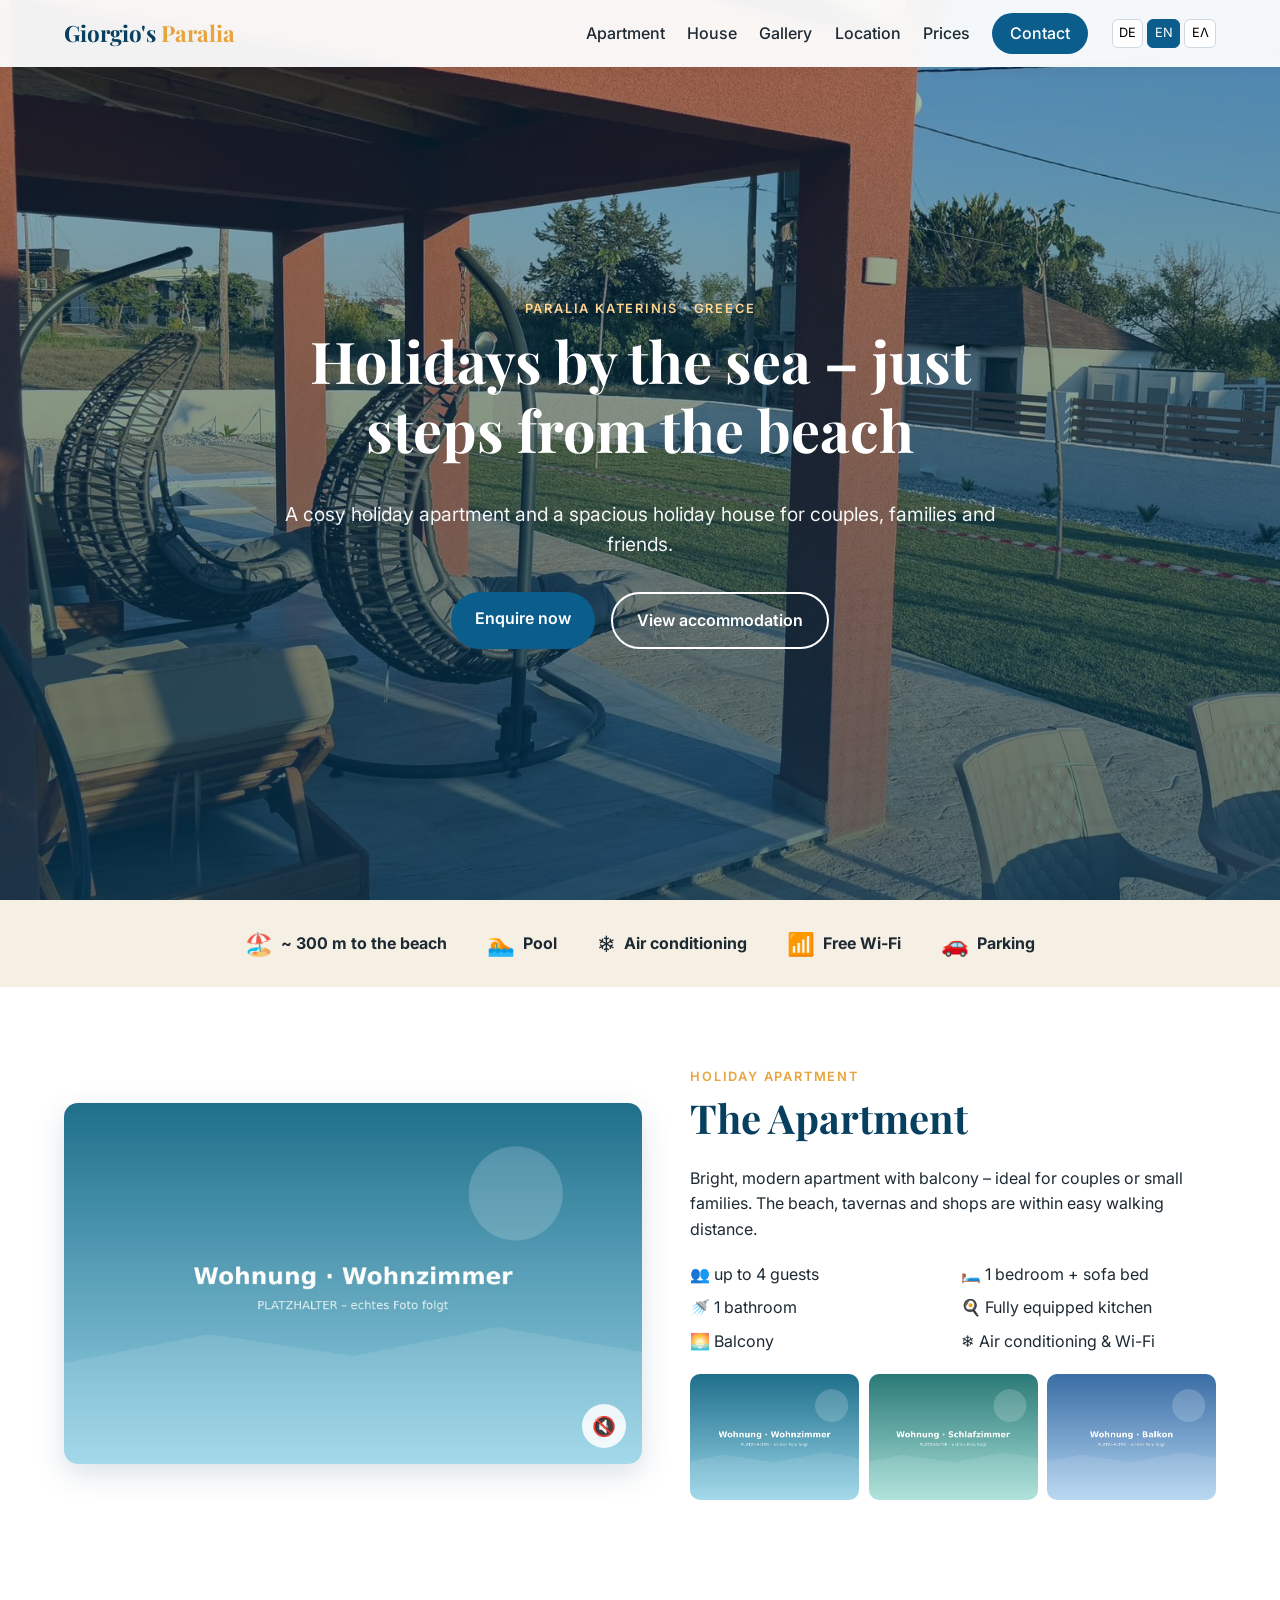
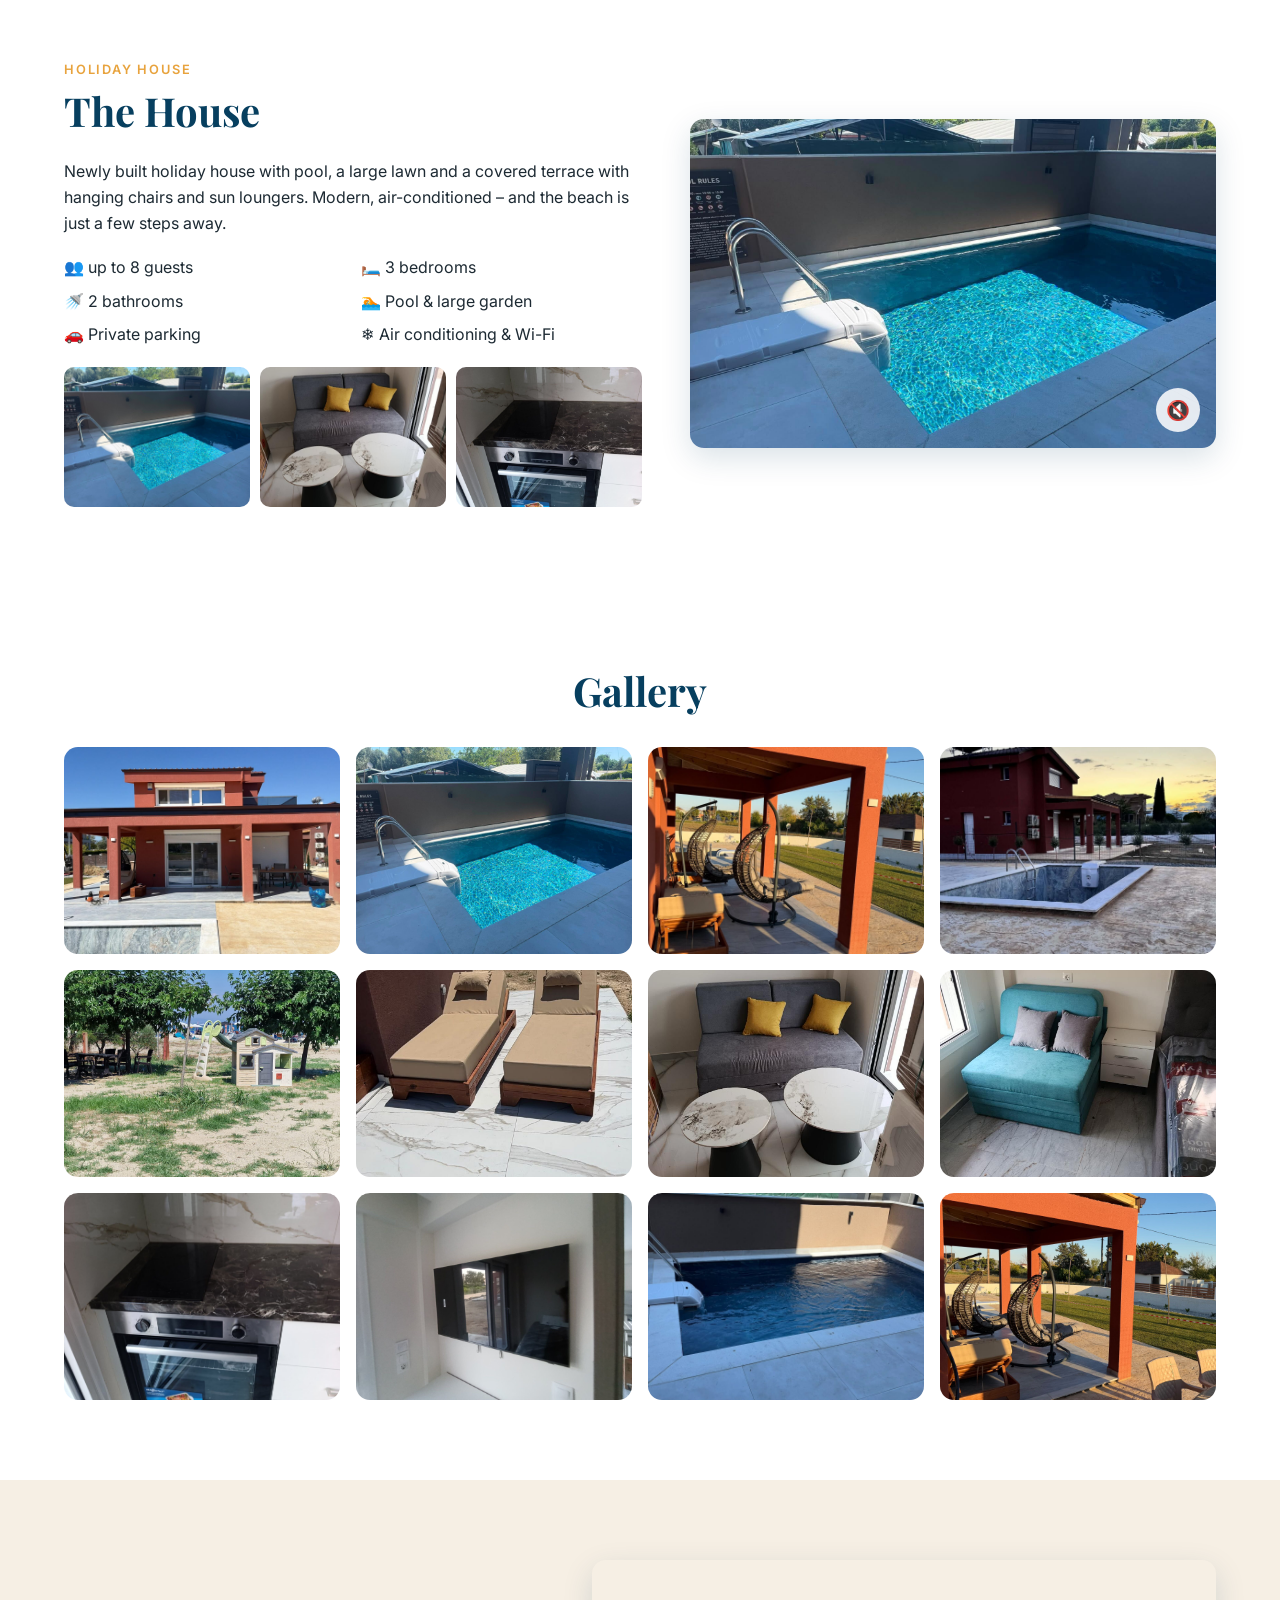
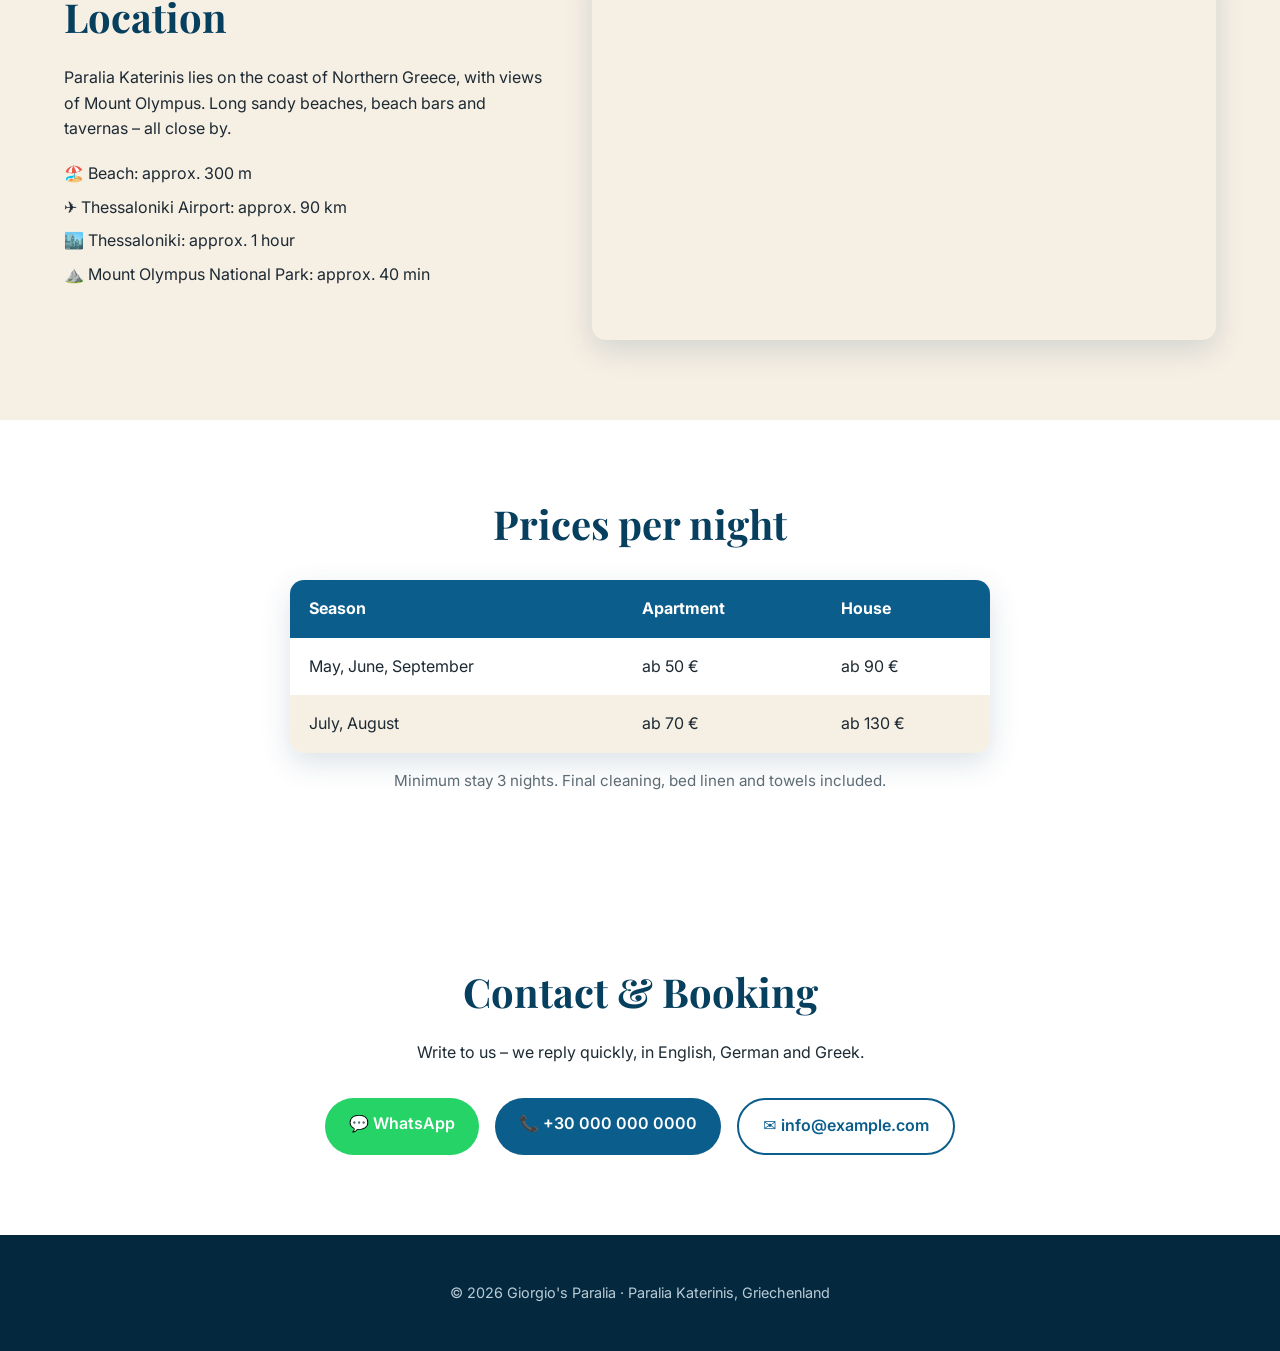
==== index.html @ e84fa415 "Echte Fotos vom Ferienhaus eingebaut, Haus-Video als Diashow aus den Fotos Co-Authored-By: Claude Op" ====
<!doctype html>
<html lang="de">
<head>
  <meta charset="utf-8">
  <meta name="viewport" content="width=device-width, initial-scale=1">
  <title>Giorgio's Paralia – Ferienwohnung & Ferienhaus</title>
  <meta name="description" content="Ferienwohnung und Ferienhaus in Paralia Katerinis bei Thessaloniki – wenige Minuten vom Strand.">
  <meta property="og:title" content="Giorgio's Paralia – Ferienwohnung & Ferienhaus">
  <meta property="og:description" content="Urlaub am Meer in Paralia, Griechenland.">
  <meta property="og:image" content="assets/img/hero.jpg">
  <link rel="preconnect" href="https://fonts.googleapis.com">
  <link rel="preconnect" href="https://fonts.gstatic.com" crossorigin>
  <link href="https://fonts.googleapis.com/css2?family=Playfair+Display:wght@600;700&family=Inter:wght@400;500;600&display=swap" rel="stylesheet">
  <link rel="stylesheet" href="css/style.css">
</head>
<body>

<header class="nav" id="top">
  <a class="brand" href="#top">Giorgio's <span>Paralia</span></a>
  <nav class="nav-links" id="navLinks">
    <a href="#wohnung" data-i18n="nav.apartment">Wohnung</a>
    <a href="#haus" data-i18n="nav.house">Haus</a>
    <a href="#galerie" data-i18n="nav.gallery">Galerie</a>
    <a href="#lage" data-i18n="nav.location">Lage</a>
    <a href="#preise" data-i18n="nav.prices">Preise</a>
    <a href="#kontakt" class="btn btn-small" data-i18n="nav.contact">Kontakt</a>
  </nav>
  <div class="lang" role="group" aria-label="Sprache">
    <button data-lang="de">DE</button>
    <button data-lang="en">EN</button>
    <button data-lang="el">ΕΛ</button>
  </div>
  <button class="burger" id="burger" aria-label="Menü">☰</button>
</header>

<section class="hero">
  <video class="hero-video" autoplay muted loop playsinline poster="assets/img/hero.jpg">
    <source src="assets/video/haus.mp4" type="video/mp4">
  </video>
  <div class="hero-overlay"></div>
  <div class="hero-content">
    <p class="eyebrow" data-i18n="hero.eyebrow">Paralia Katerinis · Griechenland</p>
    <h1 data-i18n="hero.title">Urlaub am Meer – nur wenige Schritte vom Strand</h1>
    <p class="lead" data-i18n="hero.lead">Gemütliche Ferienwohnung und geräumiges Ferienhaus für Paare, Familien und Freunde.</p>
    <div class="hero-buttons">
      <a href="#kontakt" class="btn" data-i18n="hero.cta">Jetzt anfragen</a>
      <a href="#wohnung" class="btn btn-ghost" data-i18n="hero.more">Unterkünfte ansehen</a>
    </div>
  </div>
</section>

<section class="highlights">
  <div class="hl"><span class="hl-icon">🏖️</span><b data-i18n="hl.beach">~ 300 m zum Strand</b></div>
  <div class="hl"><span class="hl-icon">🏊</span><b data-i18n="hl.pool">Pool</b></div>
  <div class="hl"><span class="hl-icon">❄️</span><b data-i18n="hl.ac">Klimaanlage</b></div>
  <div class="hl"><span class="hl-icon">📶</span><b data-i18n="hl.wifi">Kostenloses WLAN</b></div>
  <div class="hl"><span class="hl-icon">🚗</span><b data-i18n="hl.parking">Parkplatz</b></div>
</section>

<!-- ===== WOHNUNG ===== -->
<section class="stay" id="wohnung">
  <div class="stay-media">
    <video class="autoplay" autoplay muted loop playsinline poster="assets/img/wohnung-1.jpg">
      <source src="assets/video/wohnung.mp4" type="video/mp4">
    </video>
    <button class="sound" aria-label="Ton an/aus">🔇</button>
  </div>
  <div class="stay-text">
    <p class="eyebrow" data-i18n="apt.eyebrow">Ferienwohnung</p>
    <h2 data-i18n="apt.title">Die Wohnung</h2>
    <p data-i18n="apt.text">Helle, moderne Wohnung mit Balkon – ideal für Paare oder kleine Familien. Strand, Tavernen und Geschäfte sind bequem zu Fuß erreichbar.</p>
    <ul class="facts">
      <li>👥 <span data-i18n="apt.f1">bis 4 Personen</span></li>
      <li>🛏️ <span data-i18n="apt.f2">1 Schlafzimmer + Schlafsofa</span></li>
      <li>🚿 <span data-i18n="apt.f3">1 Badezimmer</span></li>
      <li>🍳 <span data-i18n="apt.f4">Voll ausgestattete Küche</span></li>
      <li>🌅 <span data-i18n="apt.f5">Balkon</span></li>
      <li>❄️ <span data-i18n="apt.f6">Klimaanlage & WLAN</span></li>
    </ul>
    <div class="thumbs">
      <img src="assets/img/wohnung-1.jpg" alt="Wohnung" loading="lazy">
      <img src="assets/img/wohnung-2.jpg" alt="Wohnung" loading="lazy">
      <img src="assets/img/wohnung-3.jpg" alt="Wohnung" loading="lazy">
    </div>
  </div>
</section>

<!-- ===== HAUS ===== -->
<section class="stay reverse" id="haus">
  <div class="stay-media">
    <video class="autoplay" autoplay muted loop playsinline poster="assets/img/haus-2.jpg">
      <source src="assets/video/haus.mp4" type="video/mp4">
    </video>
    <button class="sound" aria-label="Ton an/aus">🔇</button>
  </div>
  <div class="stay-text">
    <p class="eyebrow" data-i18n="house.eyebrow">Ferienhaus</p>
    <h2 data-i18n="house.title">Das Haus</h2>
    <p data-i18n="house.text">Neu gebautes Ferienhaus mit Pool, großem Rasengarten und überdachter Terrasse mit Hängesesseln und Sonnenliegen. Modern eingerichtet, klimatisiert – und der Strand ist nur ein paar Schritte entfernt.</p>
    <ul class="facts">
      <li>👥 <span data-i18n="house.f1">bis 8 Personen</span></li>
      <li>🛏️ <span data-i18n="house.f2">3 Schlafzimmer</span></li>
      <li>🚿 <span data-i18n="house.f3">2 Badezimmer</span></li>
      <li>🏊 <span data-i18n="house.f4">Pool & großer Garten</span></li>
      <li>🚗 <span data-i18n="house.f5">Privater Parkplatz</span></li>
      <li>❄️ <span data-i18n="house.f6">Klimaanlage & WLAN</span></li>
    </ul>
    <div class="thumbs">
      <img src="assets/img/haus-2.jpg" alt="Pool" loading="lazy">
      <img src="assets/img/haus-innen-1.jpg" alt="Wohnbereich" loading="lazy">
      <img src="assets/img/haus-innen-3.jpg" alt="Küche" loading="lazy">
    </div>
  </div>
</section>

<!-- ===== GALERIE ===== -->
<section class="section" id="galerie">
  <h2 class="center" data-i18n="gallery.title">Galerie</h2>
  <div class="gallery">
    <img src="assets/img/haus-1.jpg" alt="Ferienhaus mit Terrasse" loading="lazy">
    <img src="assets/img/haus-2.jpg" alt="Pool" loading="lazy">
    <img src="assets/img/haus-3.jpg" alt="Hängesessel auf der Terrasse" loading="lazy">
    <img src="assets/img/haus-6.jpg" alt="Haus bei Sonnenuntergang" loading="lazy">
    <img src="assets/img/haus-7.jpg" alt="Garten mit Blick zum Strand" loading="lazy">
    <img src="assets/img/haus-5.jpg" alt="Sonnenliegen" loading="lazy">
    <img src="assets/img/haus-innen-1.jpg" alt="Wohnbereich" loading="lazy">
    <img src="assets/img/haus-innen-2.jpg" alt="Schlafsofa" loading="lazy">
    <img src="assets/img/haus-innen-3.jpg" alt="Küche" loading="lazy">
    <img src="assets/img/haus-innen-4.jpg" alt="Fernseher" loading="lazy">
    <img src="assets/img/haus-4.jpg" alt="Pool" loading="lazy">
    <img src="assets/img/hero.jpg" alt="Terrasse mit Garten" loading="lazy">
  </div>
</section>

<!-- ===== LAGE ===== -->
<section class="section alt" id="lage">
  <div class="location">
    <div>
      <h2 data-i18n="loc.title">Lage</h2>
      <p data-i18n="loc.text">Paralia Katerinis liegt an der Küste Nordgriechenlands, mit Blick auf den Olymp. Lange Sandstrände, Strandbars und Tavernen – alles in der Nähe.</p>
      <ul class="facts">
        <li>🏖️ <span data-i18n="loc.d1">Strand: ca. 300 m</span></li>
        <li>✈️ <span data-i18n="loc.d2">Flughafen Thessaloniki: ca. 90 km</span></li>
        <li>🏙️ <span data-i18n="loc.d3">Thessaloniki: ca. 1 Stunde</span></li>
        <li>⛰️ <span data-i18n="loc.d4">Olymp-Nationalpark: ca. 40 Min.</span></li>
      </ul>
    </div>
    <iframe class="map" title="Karte Paralia" loading="lazy"
      src="https://www.google.com/maps?q=Paralia+Katerinis,+Greece&z=14&output=embed"></iframe>
  </div>
</section>

<!-- ===== PREISE ===== -->
<section class="section" id="preise">
  <h2 class="center" data-i18n="price.title">Preise pro Nacht</h2>
  <div class="price-table">
    <table>
      <thead><tr><th data-i18n="price.season">Saison</th><th data-i18n="price.apt">Wohnung</th><th data-i18n="price.house">Haus</th></tr></thead>
      <tbody>
        <tr><td data-i18n="price.low">Mai, Juni, September</td><td>ab 50 €</td><td>ab 90 €</td></tr>
        <tr><td data-i18n="price.high">Juli, August</td><td>ab 70 €</td><td>ab 130 €</td></tr>
      </tbody>
    </table>
    <p class="note" data-i18n="price.note">Mindestaufenthalt 3 Nächte. Endreinigung, Bettwäsche und Handtücher inklusive.</p>
  </div>
</section>

<!-- ===== KONTAKT ===== -->
<section class="section contact" id="kontakt">
  <h2 class="center" data-i18n="contact.title">Kontakt & Buchung</h2>
  <p class="center" data-i18n="contact.text">Schreiben Sie uns – wir antworten schnell, auch auf Deutsch und Englisch.</p>
  <div class="contact-buttons">
    <a class="btn btn-wa" href="https://wa.me/300000000000" target="_blank" rel="noopener">💬 WhatsApp</a>
    <a class="btn" href="tel:+300000000000">📞 +30 000 000 0000</a>
    <a class="btn btn-ghost-dark" href="mailto:info@example.com">✉️ info@example.com</a>
  </div>
</section>

<footer class="footer">
  <p>© <span id="year"></span> Giorgio's Paralia · Paralia Katerinis, Griechenland</p>
</footer>

<div class="lightbox" id="lightbox" hidden><img alt=""></div>

<script src="js/main.js"></script>
</body>
</html>
---- css/style.css ----
:root {
  --blue: #0b5d8c;
  --blue-dark: #073f5f;
  --sand: #f6efe4;
  --white: #ffffff;
  --ink: #1d2a33;
  --muted: #5d6b75;
  --accent: #e8a33d;
  --radius: 14px;
  --shadow: 0 10px 30px rgba(7, 63, 95, .15);
}

* { box-sizing: border-box; }
html { scroll-behavior: smooth; }
body {
  margin: 0;
  font-family: Inter, system-ui, sans-serif;
  color: var(--ink);
  background: var(--white);
  line-height: 1.6;
}
img, video { max-width: 100%; display: block; }
h1, h2 { font-family: "Playfair Display", Georgia, serif; line-height: 1.2; margin: 0 0 .6em; }
h1 { font-size: clamp(2rem, 5vw, 3.6rem); }
h2 { font-size: clamp(1.7rem, 3.5vw, 2.5rem); color: var(--blue-dark); }
a { color: inherit; }
.center { text-align: center; }
.eyebrow { text-transform: uppercase; letter-spacing: .14em; font-size: .8rem; font-weight: 600; color: var(--accent); margin: 0 0 .5em; }

/* Buttons */
.btn {
  display: inline-block; padding: .85em 1.5em; border-radius: 999px;
  background: var(--blue); color: #fff; text-decoration: none; font-weight: 600;
  transition: transform .15s, background .15s;
}
.btn:hover { background: var(--blue-dark); transform: translateY(-2px); }
.btn-small { padding: .5em 1.1em; }
.btn-ghost { background: transparent; border: 2px solid #fff; }
.btn-ghost:hover { background: rgba(255,255,255,.15); }
.btn-ghost-dark { background: transparent; border: 2px solid var(--blue); color: var(--blue); }
.btn-ghost-dark:hover { background: var(--blue); color: #fff; }
.btn-wa { background: #25d366; }
.btn-wa:hover { background: #1da851; }

/* Navigation */
.nav {
  position: fixed; inset: 0 0 auto 0; z-index: 50;
  display: flex; align-items: center; gap: 1.5rem;
  padding: .8rem 5vw; background: rgba(255,255,255,.94);
  backdrop-filter: blur(8px); box-shadow: 0 2px 12px rgba(0,0,0,.06);
}
.brand { font-family: "Playfair Display", serif; font-size: 1.4rem; font-weight: 700; text-decoration: none; color: var(--blue-dark); }
.brand span { color: var(--accent); }
.nav-links { display: flex; gap: 1.4rem; align-items: center; margin-left: auto; }
.nav-links a { text-decoration: none; font-weight: 500; }
.nav-links a:not(.btn):hover { color: var(--blue); }
.lang { display: flex; gap: .25rem; }
.lang button {
  border: 1px solid #cfd8de; background: #fff; border-radius: 6px;
  padding: .25em .5em; font: inherit; font-size: .8rem; cursor: pointer;
}
.lang button.active { background: var(--blue); color: #fff; border-color: var(--blue); }
.burger { display: none; background: none; border: 0; font-size: 1.6rem; cursor: pointer; }

/* Hero */
.hero { position: relative; min-height: 100svh; display: grid; place-items: center; color: #fff; overflow: hidden; }
.hero-video { position: absolute; inset: 0; width: 100%; height: 100%; object-fit: cover; }
.hero-overlay { position: absolute; inset: 0; background: linear-gradient(180deg, rgba(7,63,95,.35), rgba(7,63,95,.65)); }
.hero-content { position: relative; max-width: 820px; padding: 7rem 1.5rem 4rem; text-align: center; }
.hero h1 { color: #fff; }
.hero .eyebrow { color: #ffd591; }
.lead { font-size: 1.2rem; opacity: .95; margin-bottom: 2rem; }
.hero-buttons { display: flex; gap: 1rem; justify-content: center; flex-wrap: wrap; }

/* Highlights */
.highlights {
  display: flex; flex-wrap: wrap; justify-content: center; gap: 1rem 2.5rem;
  padding: 1.6rem 5vw; background: var(--sand);
}
.hl { display: flex; align-items: center; gap: .5rem; }
.hl-icon { font-size: 1.4rem; }

/* Stay sections */
.stay {
  display: grid; grid-template-columns: 1.1fr 1fr; gap: 3rem; align-items: center;
  padding: 5rem 5vw; max-width: 1300px; margin: 0 auto;
}
.stay.reverse .stay-media { order: 2; }
.stay-media { position: relative; border-radius: var(--radius); overflow: hidden; box-shadow: var(--shadow); }
.stay-media video { width: 100%; aspect-ratio: 16/10; object-fit: cover; }
.sound {
  position: absolute; right: 1rem; bottom: 1rem; border: 0; border-radius: 50%;
  width: 44px; height: 44px; font-size: 1.2rem; cursor: pointer;
  background: rgba(255,255,255,.85);
}
.facts { list-style: none; padding: 0; margin: 1.2rem 0; display: grid; grid-template-columns: 1fr 1fr; gap: .5rem 1rem; }
.thumbs { display: grid; grid-template-columns: repeat(3, 1fr); gap: .6rem; }
.thumbs img { border-radius: 10px; aspect-ratio: 4/3; object-fit: cover; cursor: zoom-in; }

/* Generic sections */
.section { padding: 5rem 5vw; }
.section.alt { background: var(--sand); }
.gallery {
  display: grid; grid-template-columns: repeat(auto-fill, minmax(260px, 1fr)); gap: 1rem;
  max-width: 1300px; margin: 2rem auto 0;
}
.gallery img { border-radius: var(--radius); aspect-ratio: 4/3; object-fit: cover; cursor: zoom-in; transition: transform .2s; }
.gallery img:hover { transform: scale(1.02); }

.location { display: grid; grid-template-columns: 1fr 1.3fr; gap: 3rem; max-width: 1300px; margin: 0 auto; align-items: center; }
.location .facts { grid-template-columns: 1fr; }
.map { width: 100%; height: 380px; border: 0; border-radius: var(--radius); box-shadow: var(--shadow); }

.price-table { max-width: 700px; margin: 2rem auto 0; }
table { width: 100%; border-collapse: collapse; background: #fff; border-radius: var(--radius); overflow: hidden; box-shadow: var(--shadow); }
th, td { padding: 1rem 1.2rem; text-align: left; }
th { background: var(--blue); color: #fff; }
tbody tr:nth-child(even) { background: var(--sand); }
.note { color: var(--muted); font-size: .95rem; text-align: center; margin-top: 1rem; }


.contact-buttons { display: flex; gap: 1rem; justify-content: center; flex-wrap: wrap; margin-top: 2rem; }

.footer { text-align: center; padding: 2rem; background: #04293e; color: #b9cbd6; font-size: .9rem; }

.lightbox {
  position: fixed; inset: 0; z-index: 100; background: rgba(0,0,0,.88);
  display: grid; place-items: center; padding: 2rem; cursor: zoom-out;
}
.lightbox[hidden] { display: none; }
.lightbox img { max-height: 90vh; border-radius: 8px; }

/* Mobile */
@media (max-width: 900px) {
  .burger { display: block; }
  .nav { gap: .8rem; }
  .lang { margin-left: auto; }
  .nav-links {
    display: none; position: absolute; top: 100%; left: 0; right: 0;
    flex-direction: column; gap: 1rem; padding: 1.2rem; background: #fff;
    box-shadow: 0 8px 16px rgba(0,0,0,.08);
  }
  .nav-links.open { display: flex; }
  .stay, .location { grid-template-columns: 1fr; gap: 2rem; }
  .stay.reverse .stay-media { order: 0; }
  .stay, .section { padding: 3.5rem 16px; }
}
@media (max-width: 480px) {
  .facts { grid-template-columns: 1fr; }
  .brand { font-size: 1.15rem; }
}
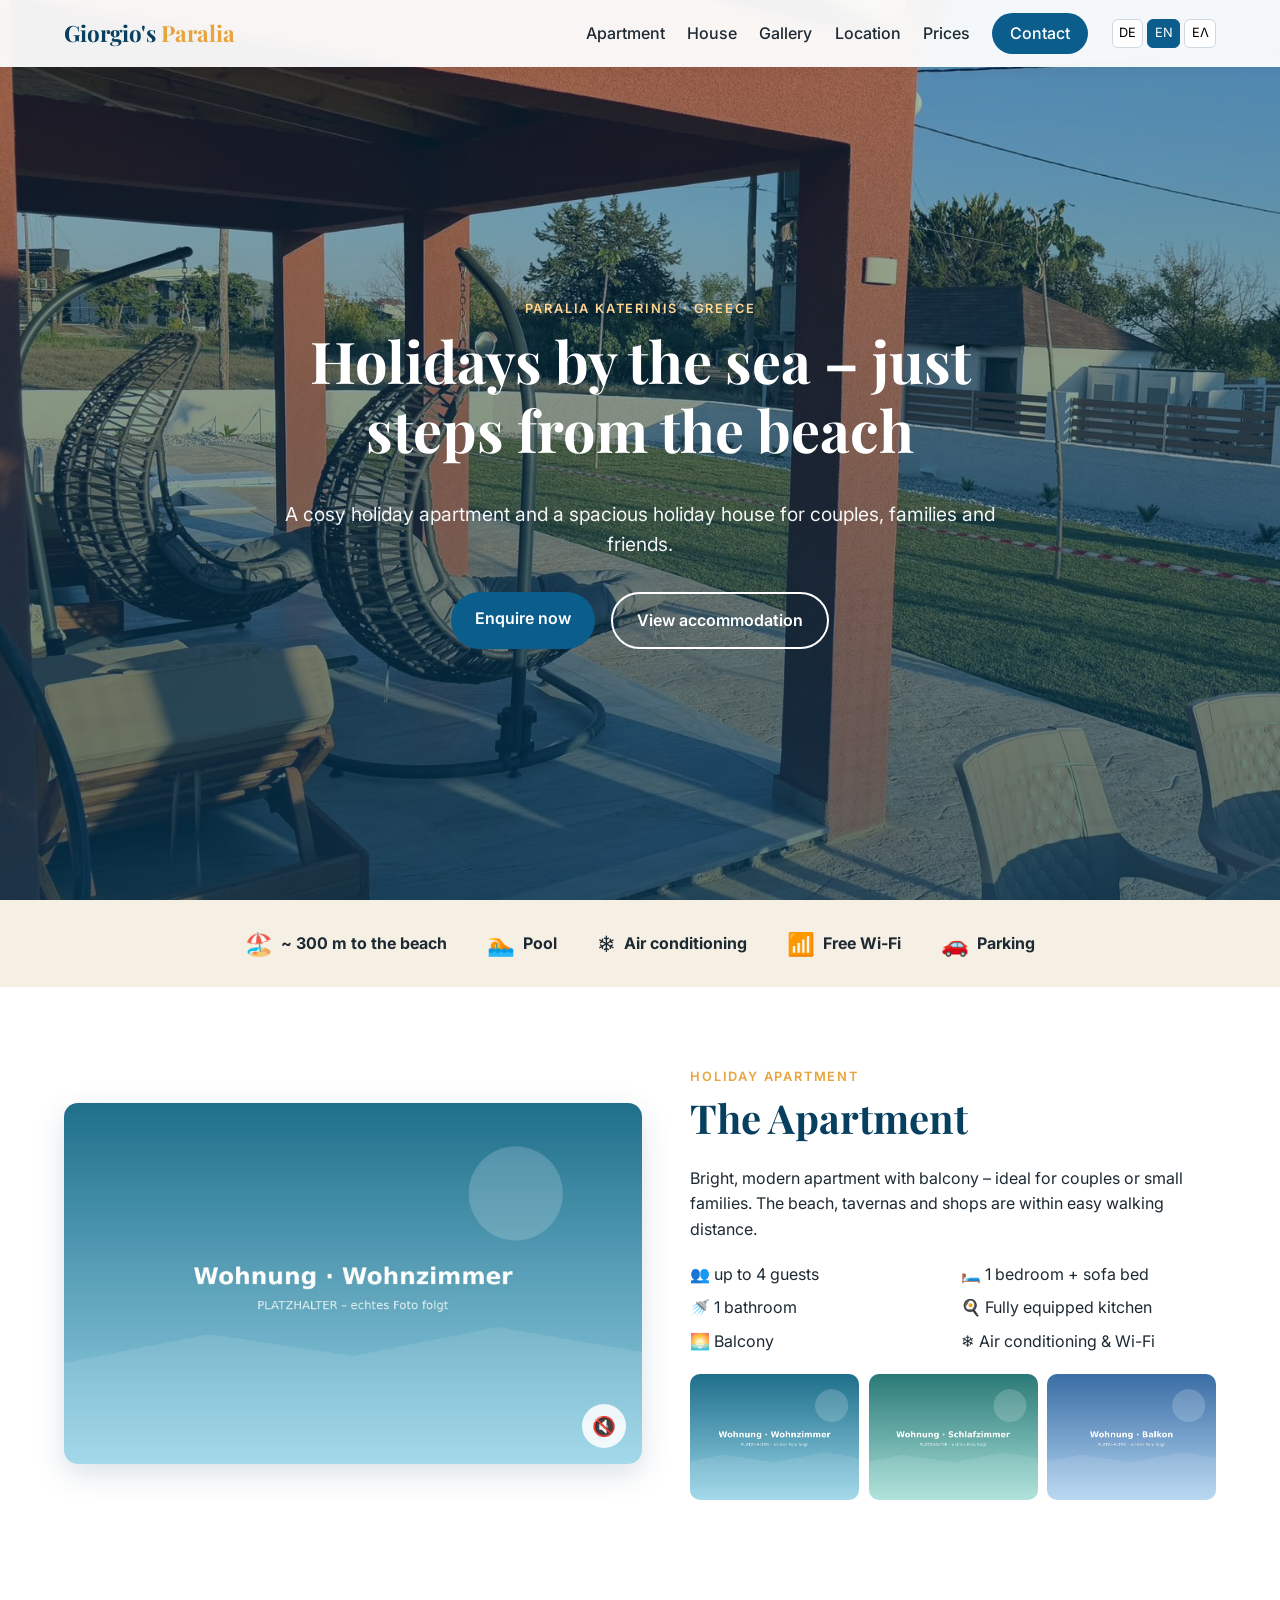
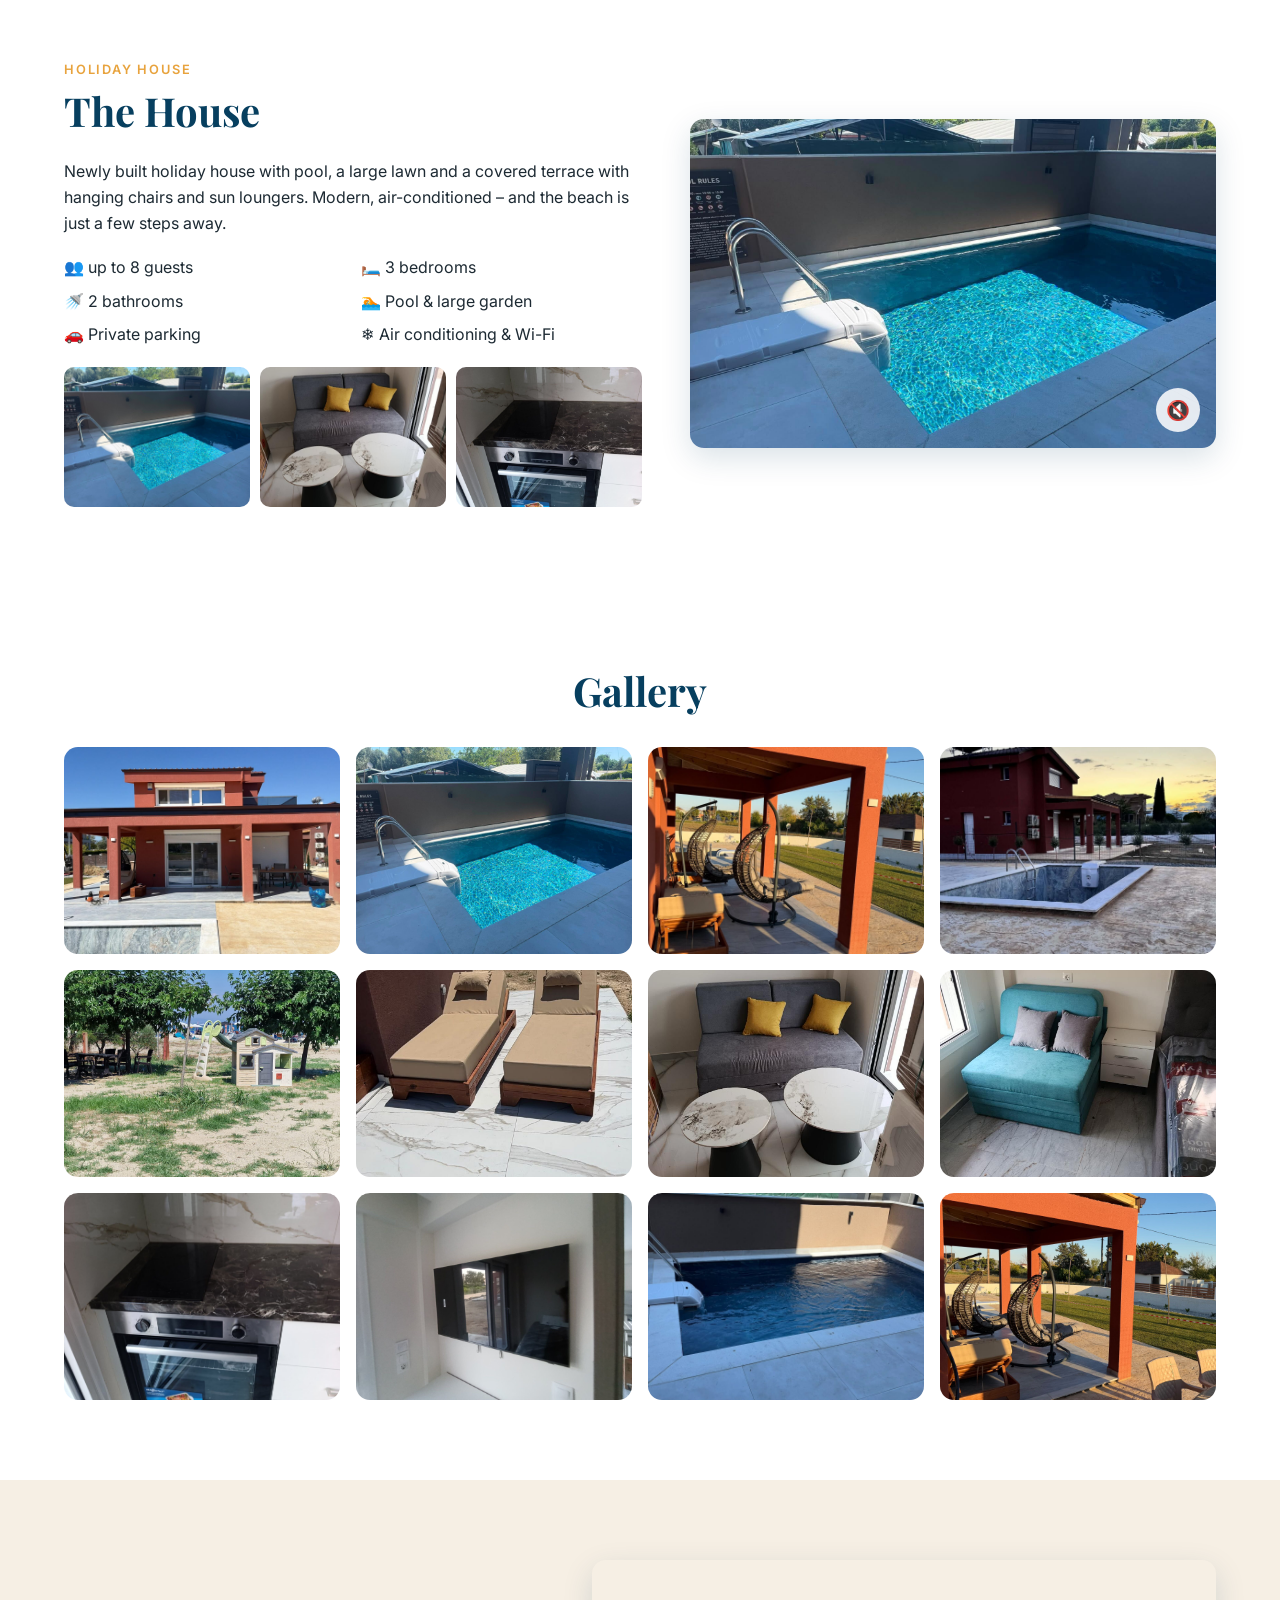
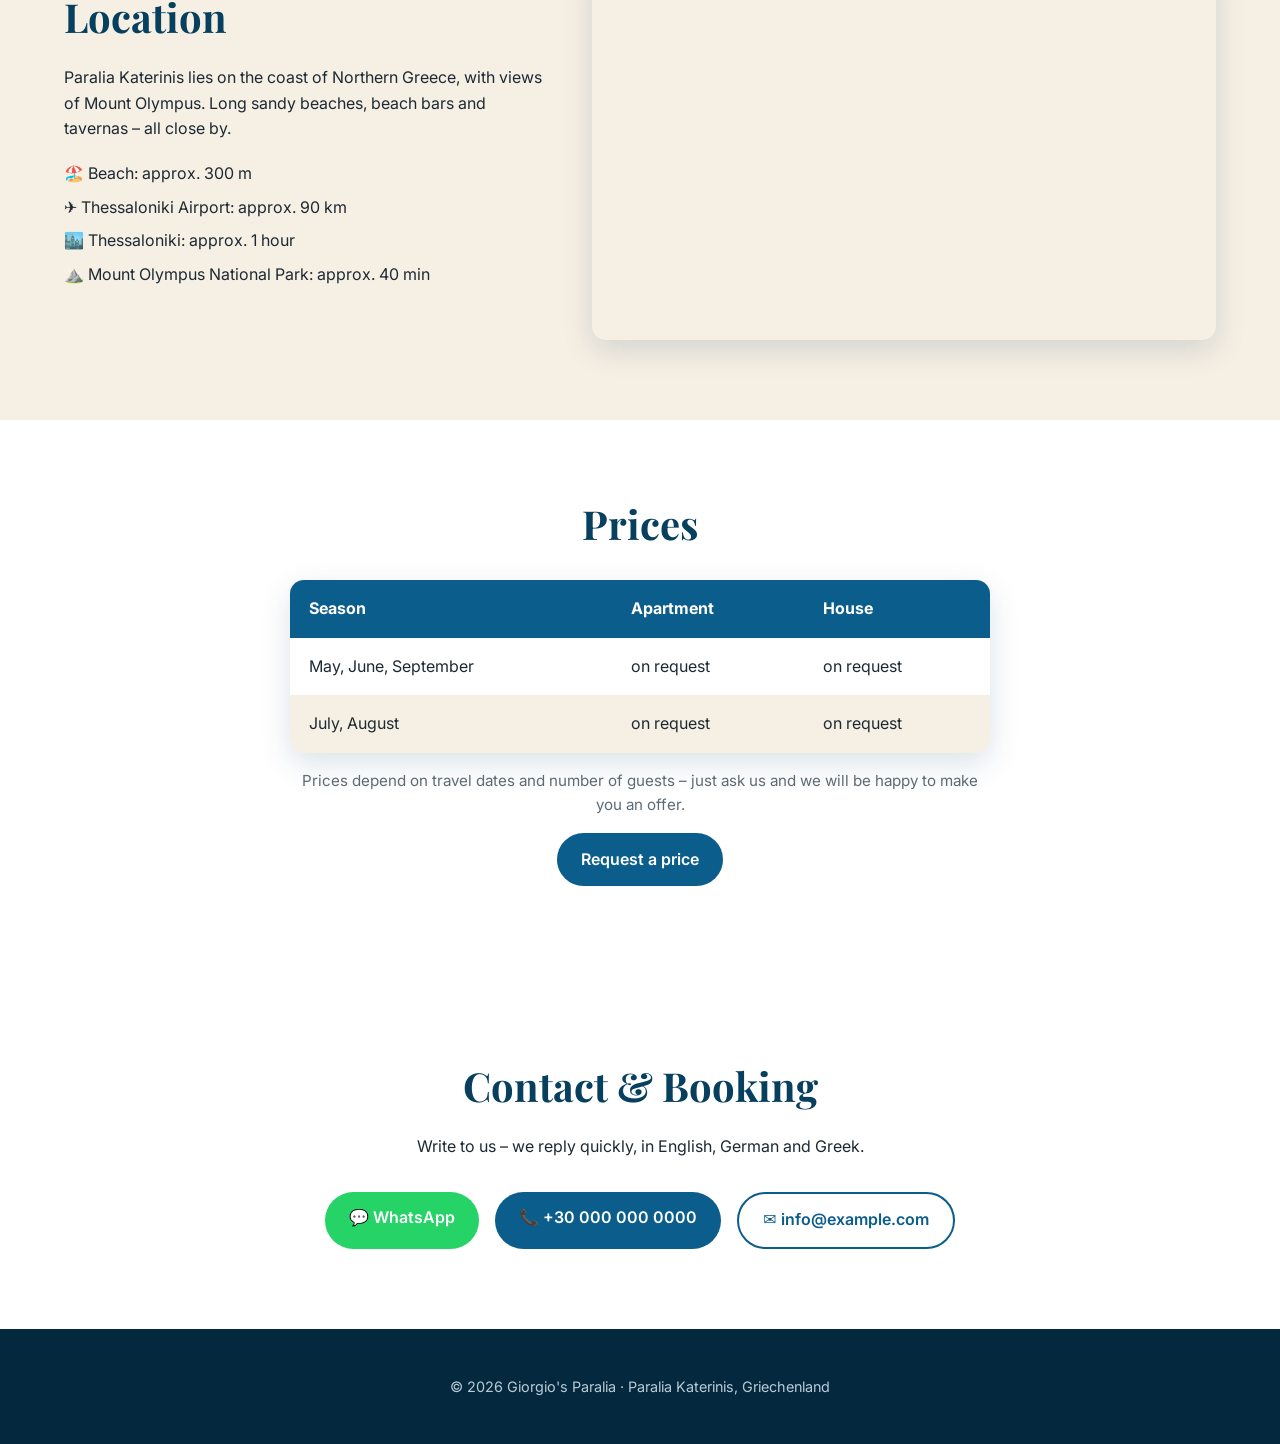
==== commit 5f5e9d57: "Preise auf Website und Aushang auf "auf Anfrage" umgestellt Co-Authored-By: Claude Opus 5.5 <noreply" ====
--- a/index.html
+++ b/index.html
@@ -152,16 +152,17 @@
 
 <!-- ===== PREISE ===== -->
 <section class="section" id="preise">
-  <h2 class="center" data-i18n="price.title">Preise pro Nacht</h2>
+  <h2 class="center" data-i18n="price.title">Preise</h2>
   <div class="price-table">
     <table>
       <thead><tr><th data-i18n="price.season">Saison</th><th data-i18n="price.apt">Wohnung</th><th data-i18n="price.house">Haus</th></tr></thead>
       <tbody>
-        <tr><td data-i18n="price.low">Mai, Juni, September</td><td>ab 50 €</td><td>ab 90 €</td></tr>
-        <tr><td data-i18n="price.high">Juli, August</td><td>ab 70 €</td><td>ab 130 €</td></tr>
+        <tr><td data-i18n="price.low">Mai, Juni, September</td><td data-i18n="price.req">auf Anfrage</td><td data-i18n="price.req">auf Anfrage</td></tr>
+        <tr><td data-i18n="price.high">Juli, August</td><td data-i18n="price.req">auf Anfrage</td><td data-i18n="price.req">auf Anfrage</td></tr>
       </tbody>
     </table>
-    <p class="note" data-i18n="price.note">Mindestaufenthalt 3 Nächte. Endreinigung, Bettwäsche und Handtücher inklusive.</p>
+    <p class="note" data-i18n="price.note">Die Preise richten sich nach Reisezeitraum und Personenzahl – fragen Sie uns einfach, wir machen Ihnen gerne ein Angebot.</p>
+    <p class="center"><a href="#kontakt" class="btn" data-i18n="price.cta">Preis anfragen</a></p>
   </div>
 </section>
 
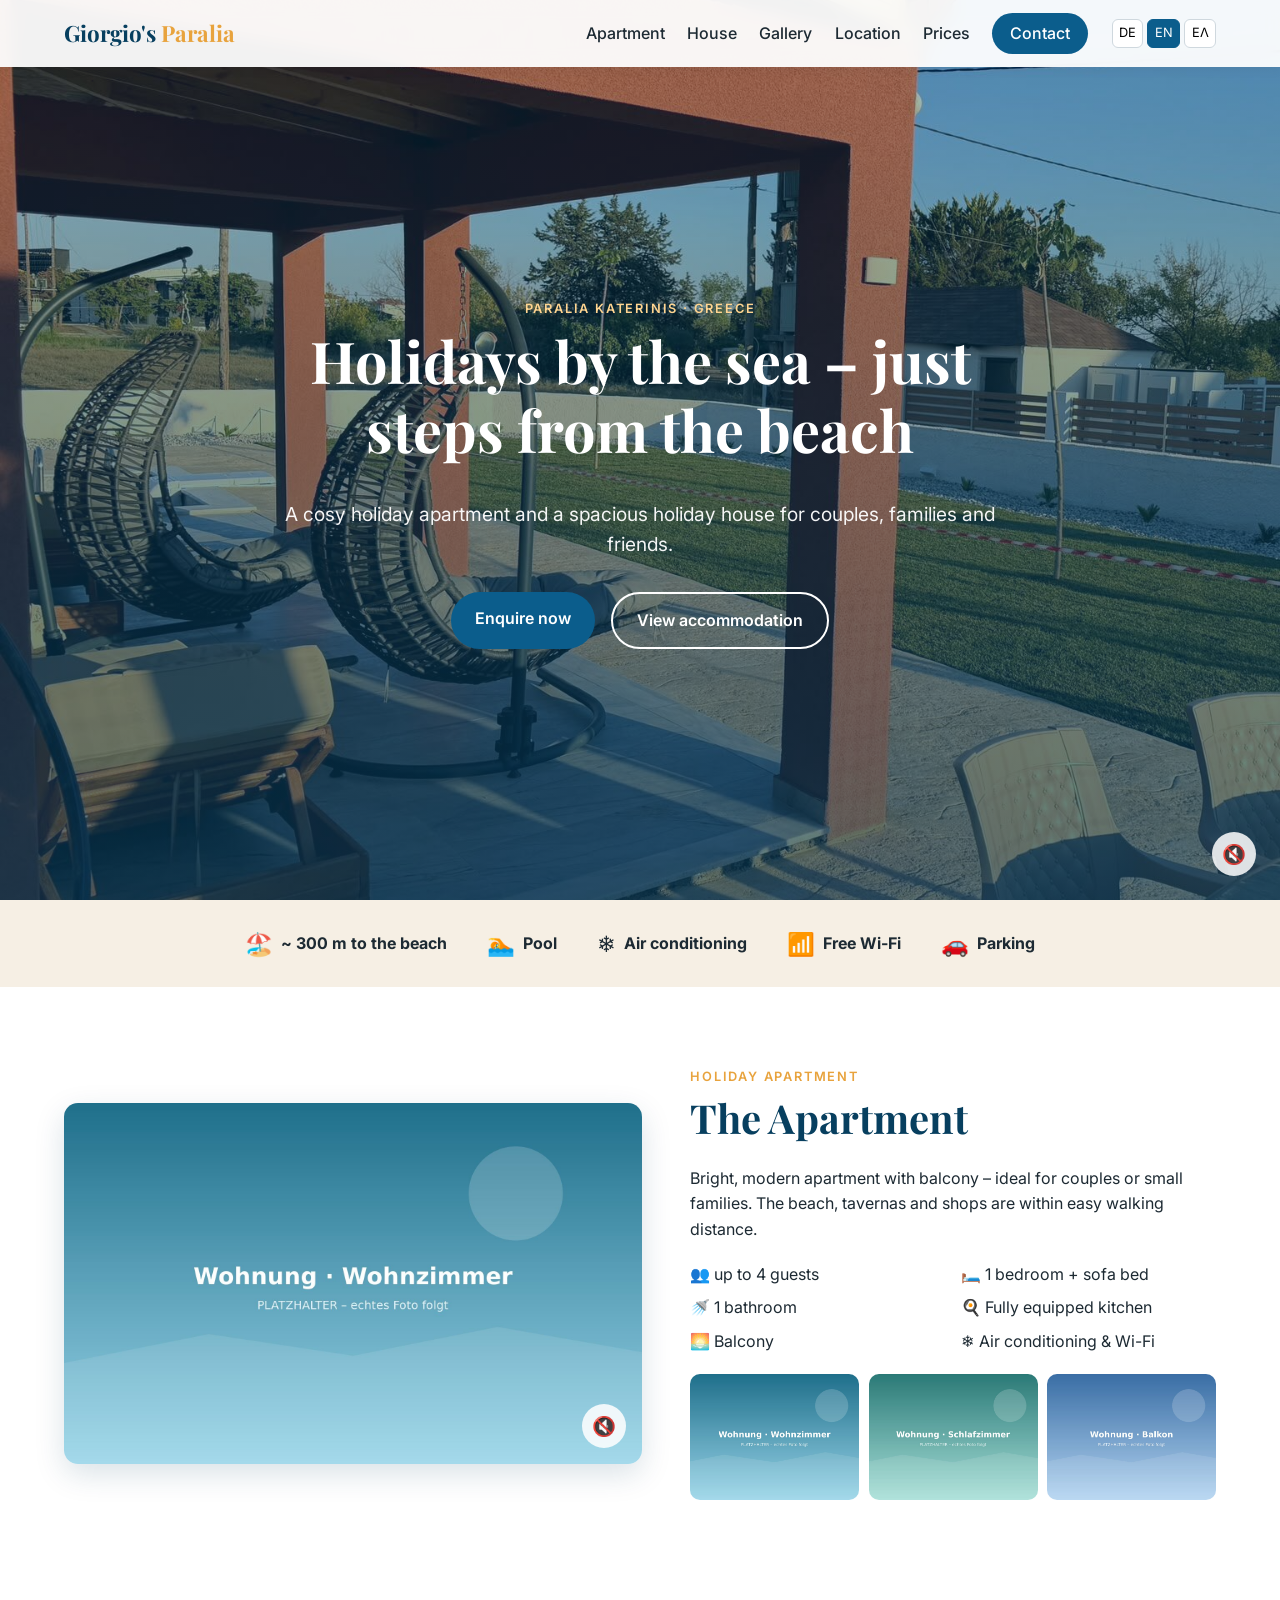
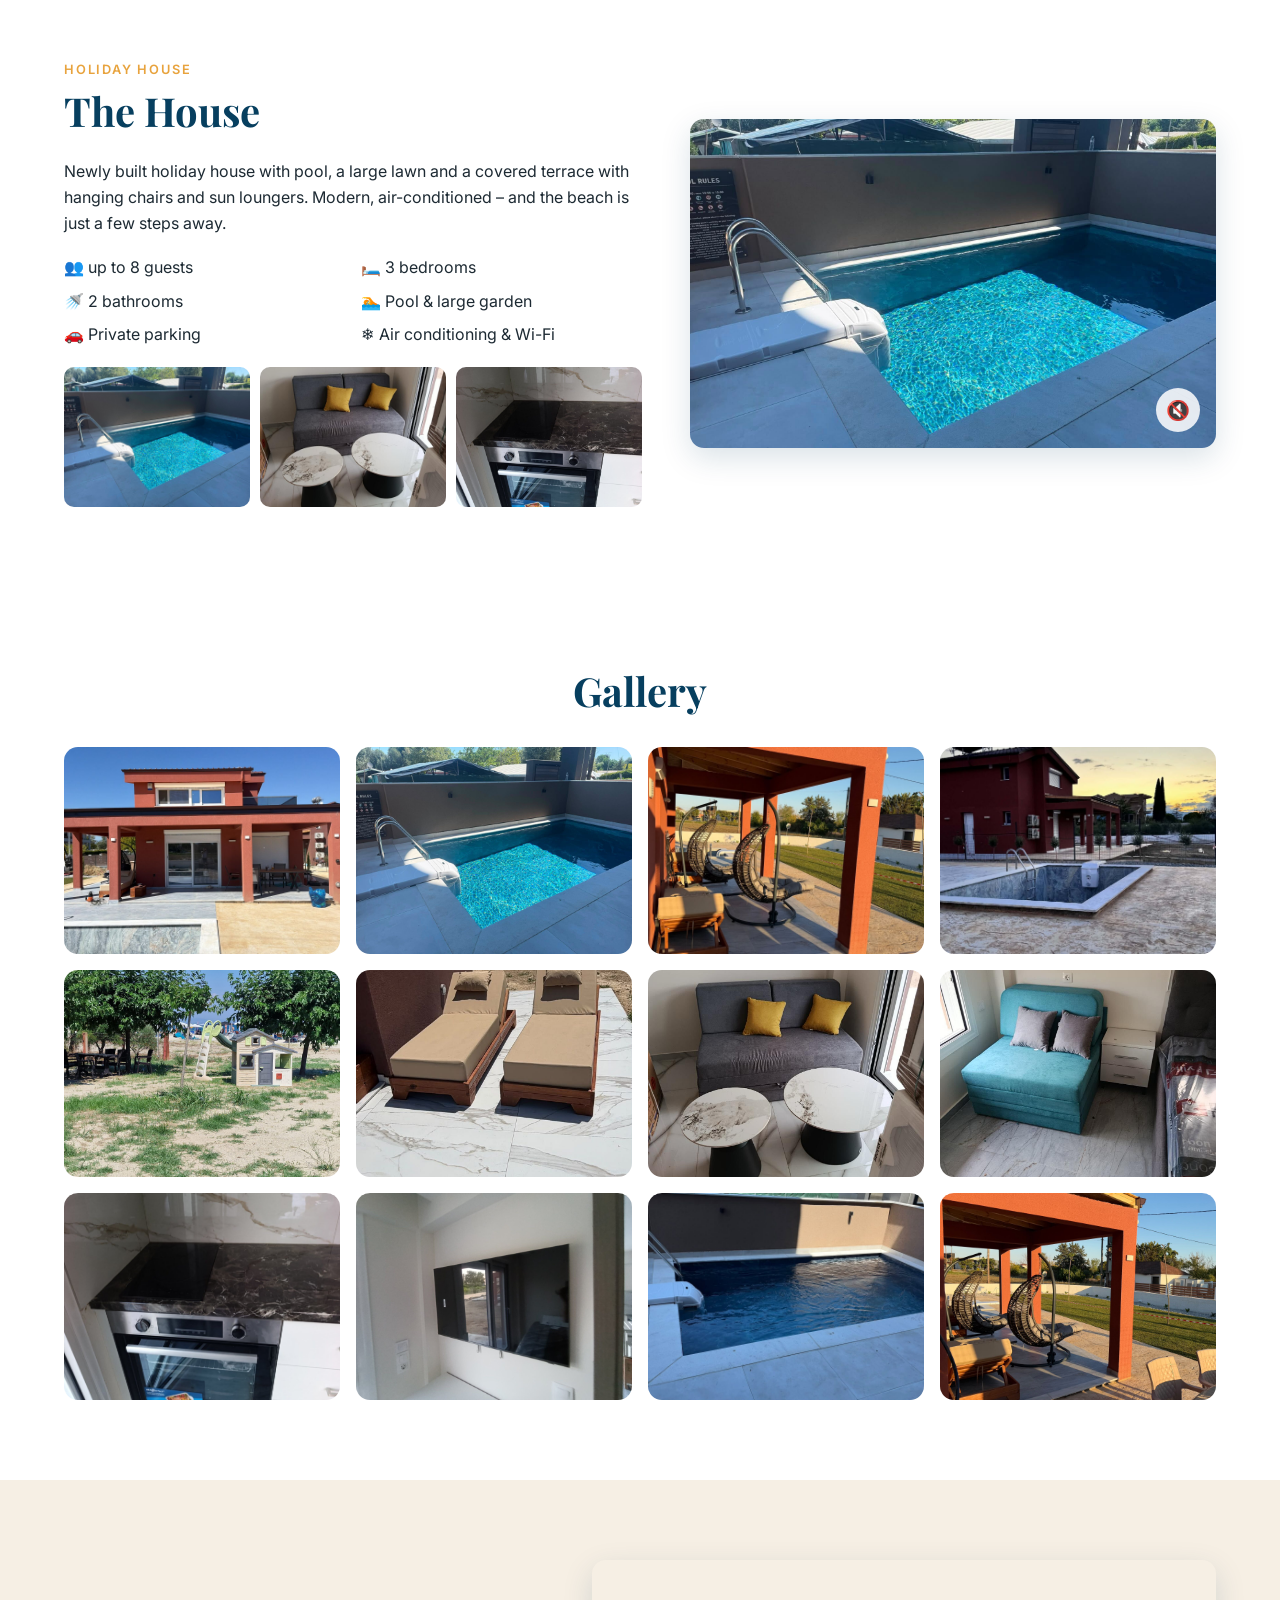
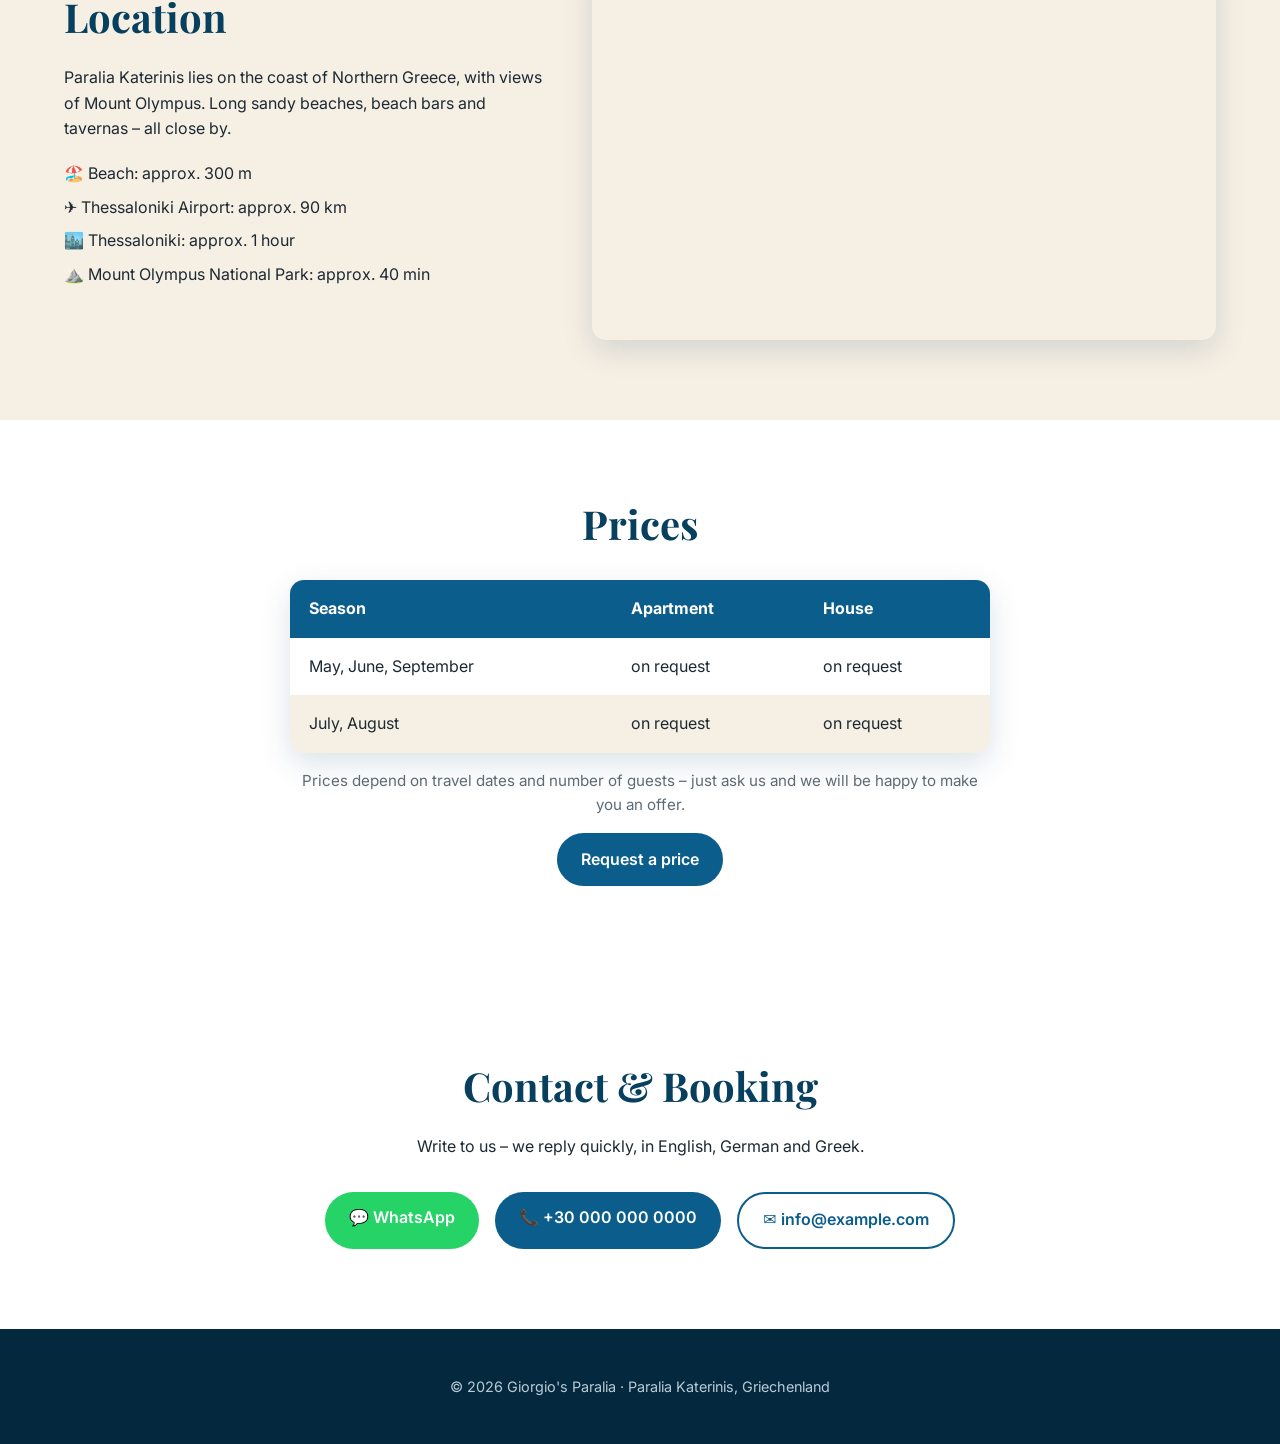
==== commit 8c18b009: "Haus-Video mit ruhiger, selbst erzeugter Gitarrenmusik; Ton-Knopf auch im Header Musik startet stumm" ====
--- a/index.html
+++ b/index.html
@@ -38,6 +38,7 @@
     <source src="assets/video/haus.mp4" type="video/mp4">
   </video>
   <div class="hero-overlay"></div>
+  <button class="sound hero-sound" aria-label="Musik an/aus">🔇</button>
   <div class="hero-content">
     <p class="eyebrow" data-i18n="hero.eyebrow">Paralia Katerinis · Griechenland</p>
     <h1 data-i18n="hero.title">Urlaub am Meer – nur wenige Schritte vom Strand</h1>
--- a/css/style.css
+++ b/css/style.css
@@ -88,6 +88,7 @@
 .stay.reverse .stay-media { order: 2; }
 .stay-media { position: relative; border-radius: var(--radius); overflow: hidden; box-shadow: var(--shadow); }
 .stay-media video { width: 100%; aspect-ratio: 16/10; object-fit: cover; }
+.sound.hero-sound { z-index: 2; right: 1.5rem; bottom: 1.5rem; }
 .sound {
   position: absolute; right: 1rem; bottom: 1rem; border: 0; border-radius: 50%;
   width: 44px; height: 44px; font-size: 1.2rem; cursor: pointer;
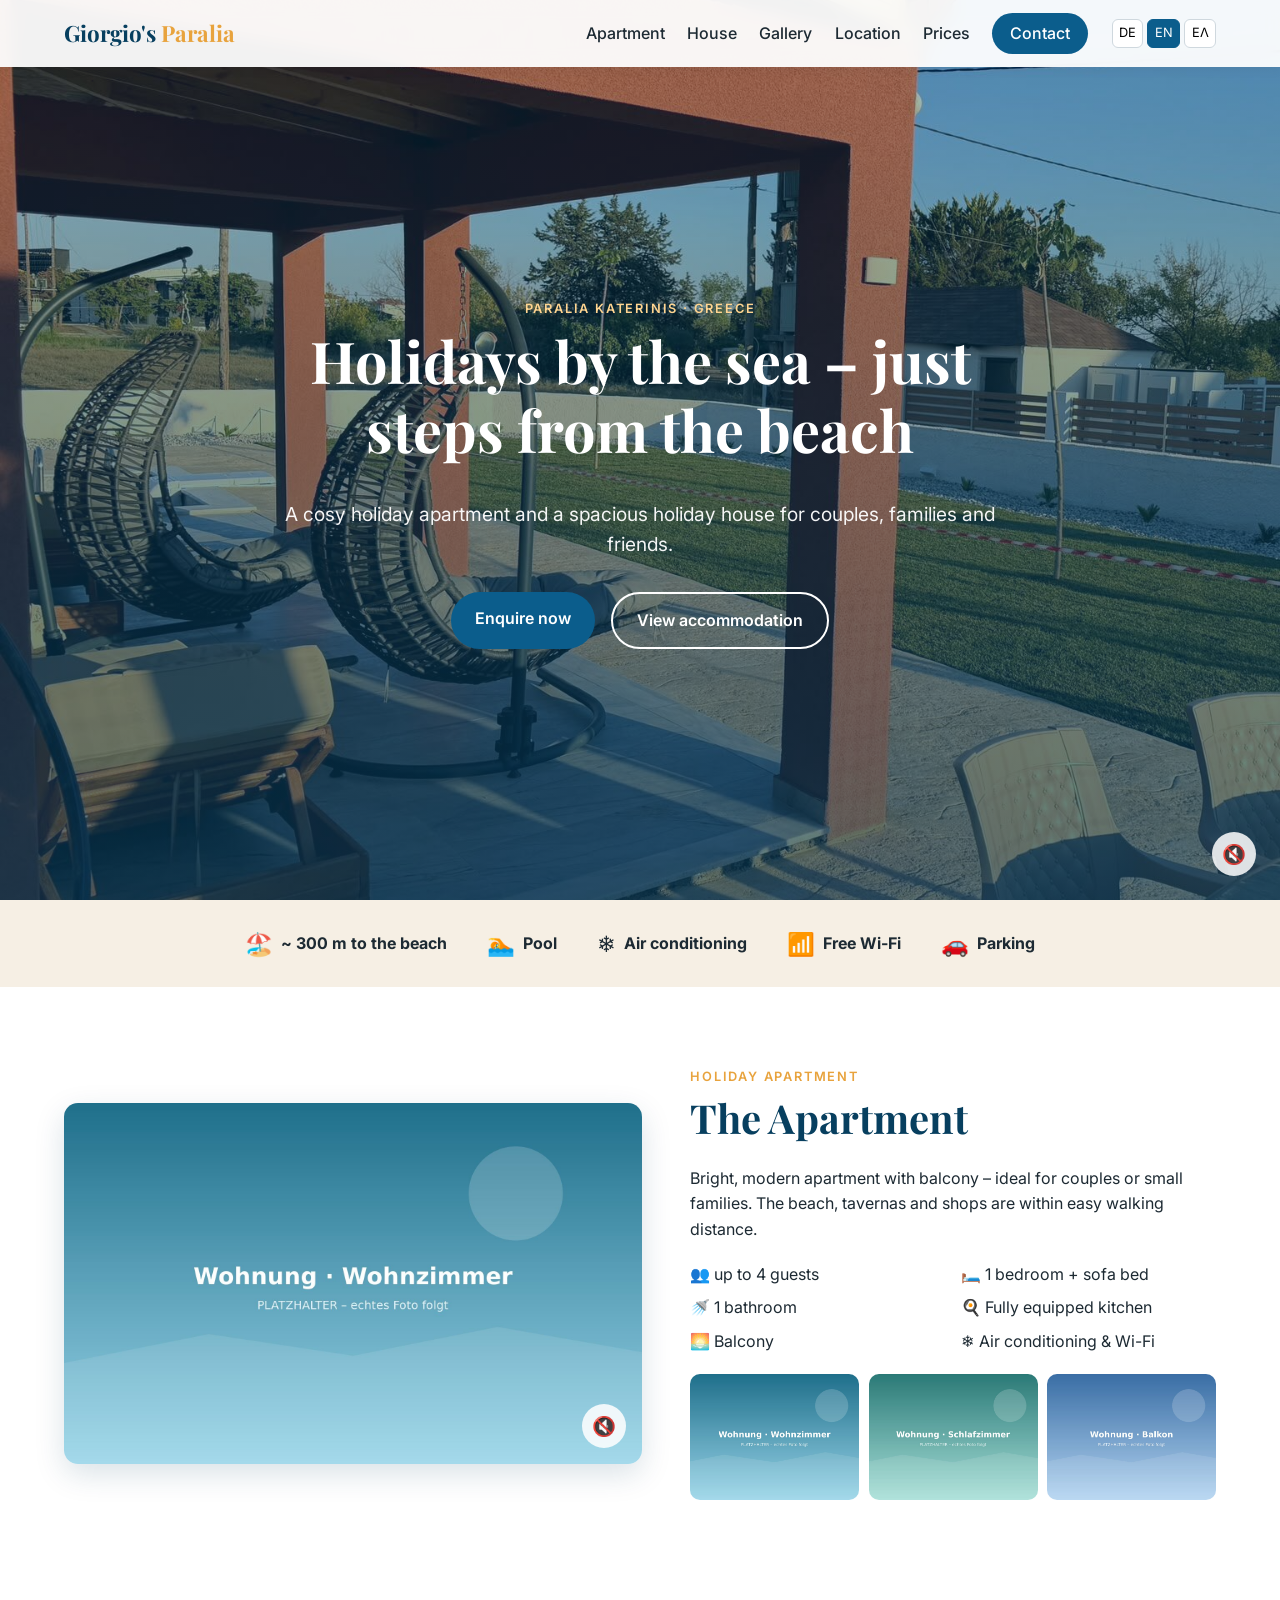
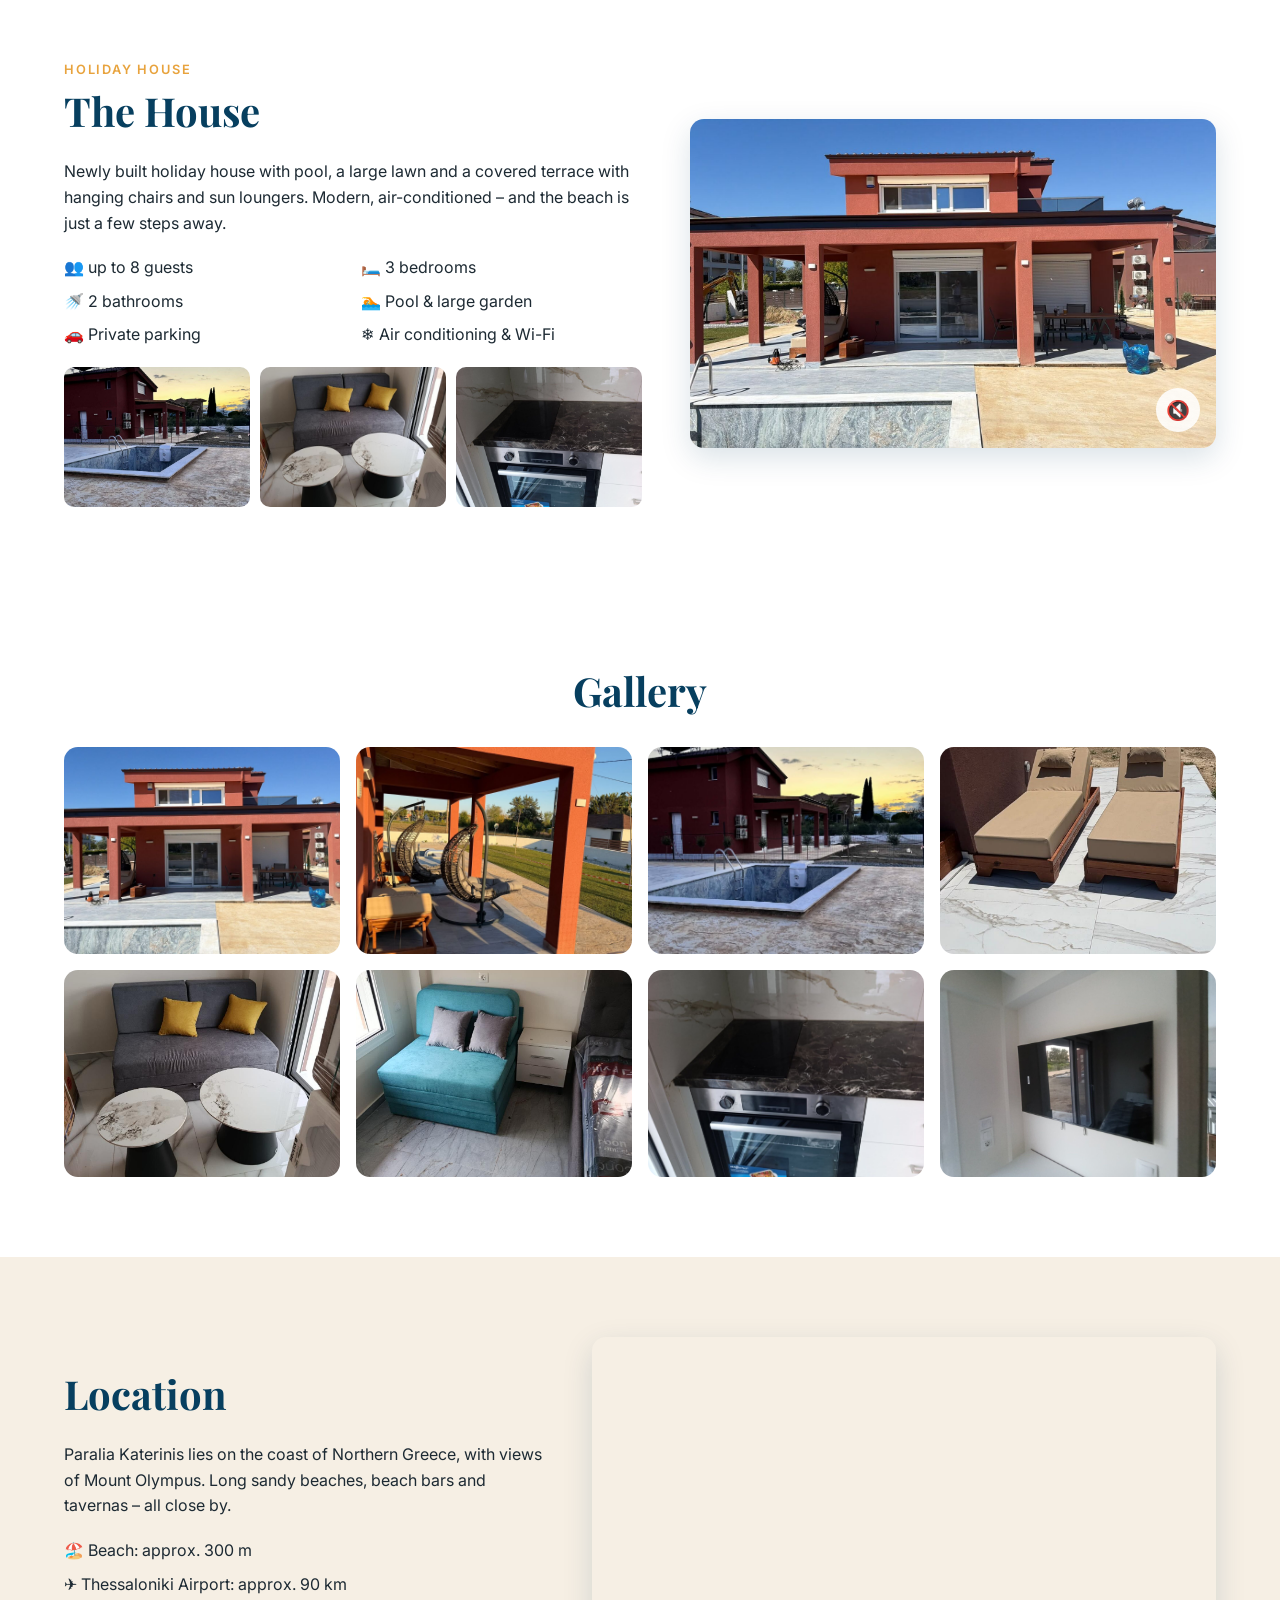
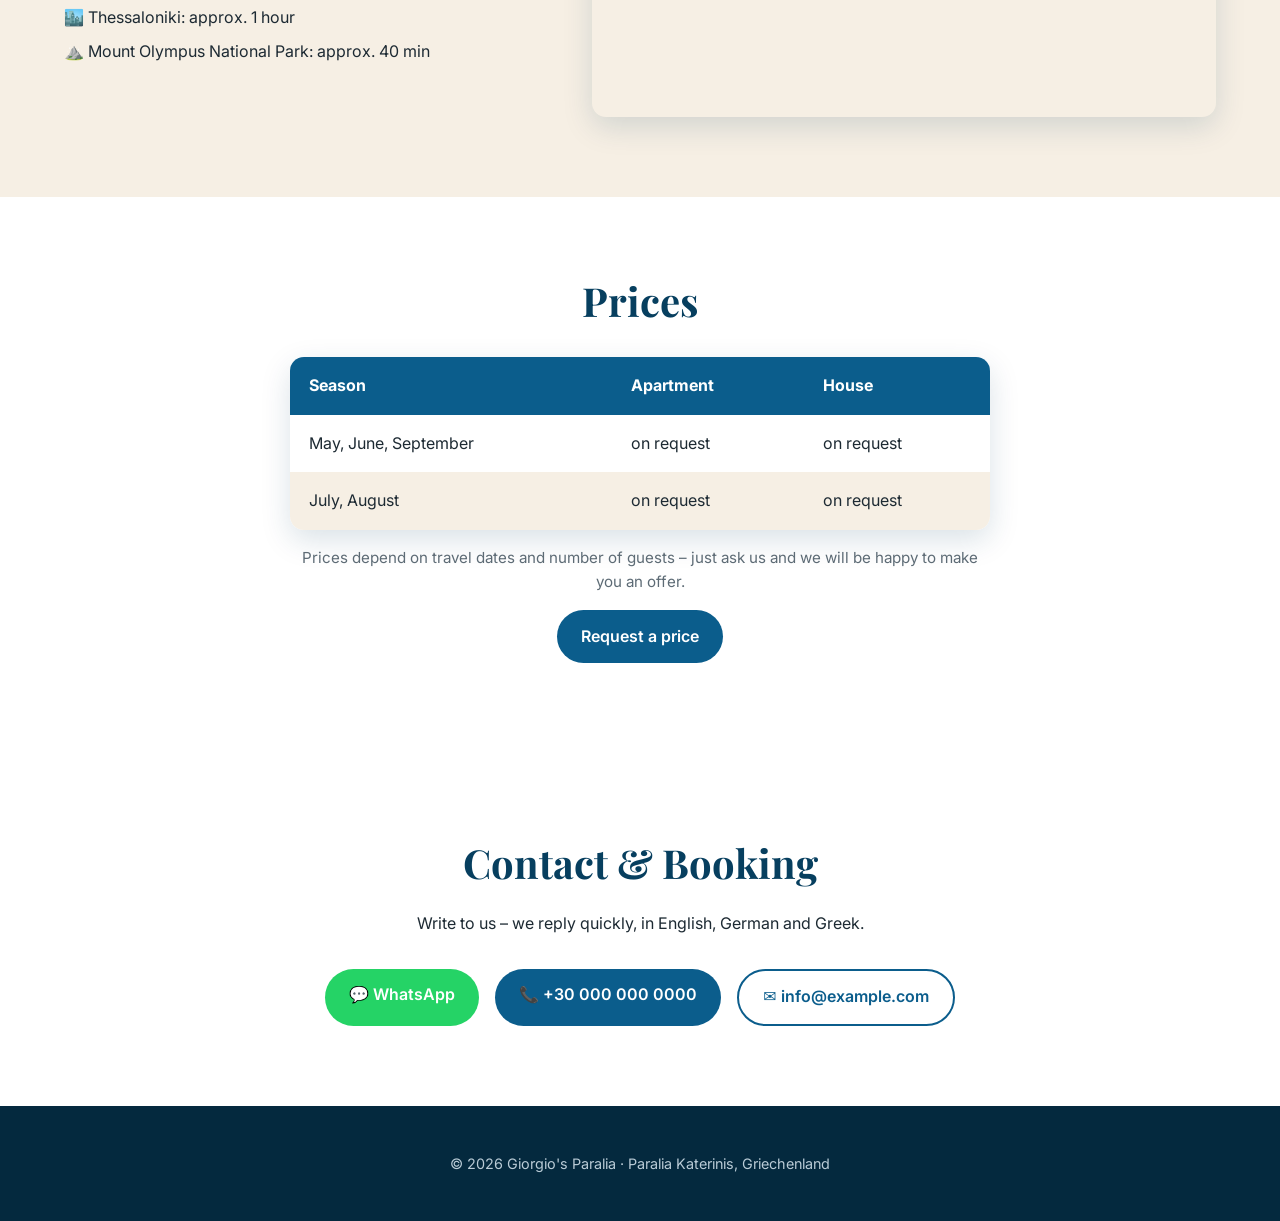
==== commit 6a099b9c: "Nicht eindeutig zuordenbare Fotos entfernt (zweiter Pool, Spielplatz); Video und Aushang angepasst C" ====
--- a/index.html
+++ b/index.html
@@ -89,7 +89,7 @@
 <!-- ===== HAUS ===== -->
 <section class="stay reverse" id="haus">
   <div class="stay-media">
-    <video class="autoplay" autoplay muted loop playsinline poster="assets/img/haus-2.jpg">
+    <video class="autoplay" autoplay muted loop playsinline poster="assets/img/haus-1.jpg">
       <source src="assets/video/haus.mp4" type="video/mp4">
     </video>
     <button class="sound" aria-label="Ton an/aus">🔇</button>
@@ -107,7 +107,7 @@
       <li>❄️ <span data-i18n="house.f6">Klimaanlage & WLAN</span></li>
     </ul>
     <div class="thumbs">
-      <img src="assets/img/haus-2.jpg" alt="Pool" loading="lazy">
+      <img src="assets/img/haus-6.jpg" alt="Haus mit Pool" loading="lazy">
       <img src="assets/img/haus-innen-1.jpg" alt="Wohnbereich" loading="lazy">
       <img src="assets/img/haus-innen-3.jpg" alt="Küche" loading="lazy">
     </div>
@@ -119,17 +119,13 @@
   <h2 class="center" data-i18n="gallery.title">Galerie</h2>
   <div class="gallery">
     <img src="assets/img/haus-1.jpg" alt="Ferienhaus mit Terrasse" loading="lazy">
-    <img src="assets/img/haus-2.jpg" alt="Pool" loading="lazy">
     <img src="assets/img/haus-3.jpg" alt="Hängesessel auf der Terrasse" loading="lazy">
     <img src="assets/img/haus-6.jpg" alt="Haus bei Sonnenuntergang" loading="lazy">
-    <img src="assets/img/haus-7.jpg" alt="Garten mit Blick zum Strand" loading="lazy">
     <img src="assets/img/haus-5.jpg" alt="Sonnenliegen" loading="lazy">
     <img src="assets/img/haus-innen-1.jpg" alt="Wohnbereich" loading="lazy">
     <img src="assets/img/haus-innen-2.jpg" alt="Schlafsofa" loading="lazy">
     <img src="assets/img/haus-innen-3.jpg" alt="Küche" loading="lazy">
     <img src="assets/img/haus-innen-4.jpg" alt="Fernseher" loading="lazy">
-    <img src="assets/img/haus-4.jpg" alt="Pool" loading="lazy">
-    <img src="assets/img/hero.jpg" alt="Terrasse mit Garten" loading="lazy">
   </div>
 </section>
 
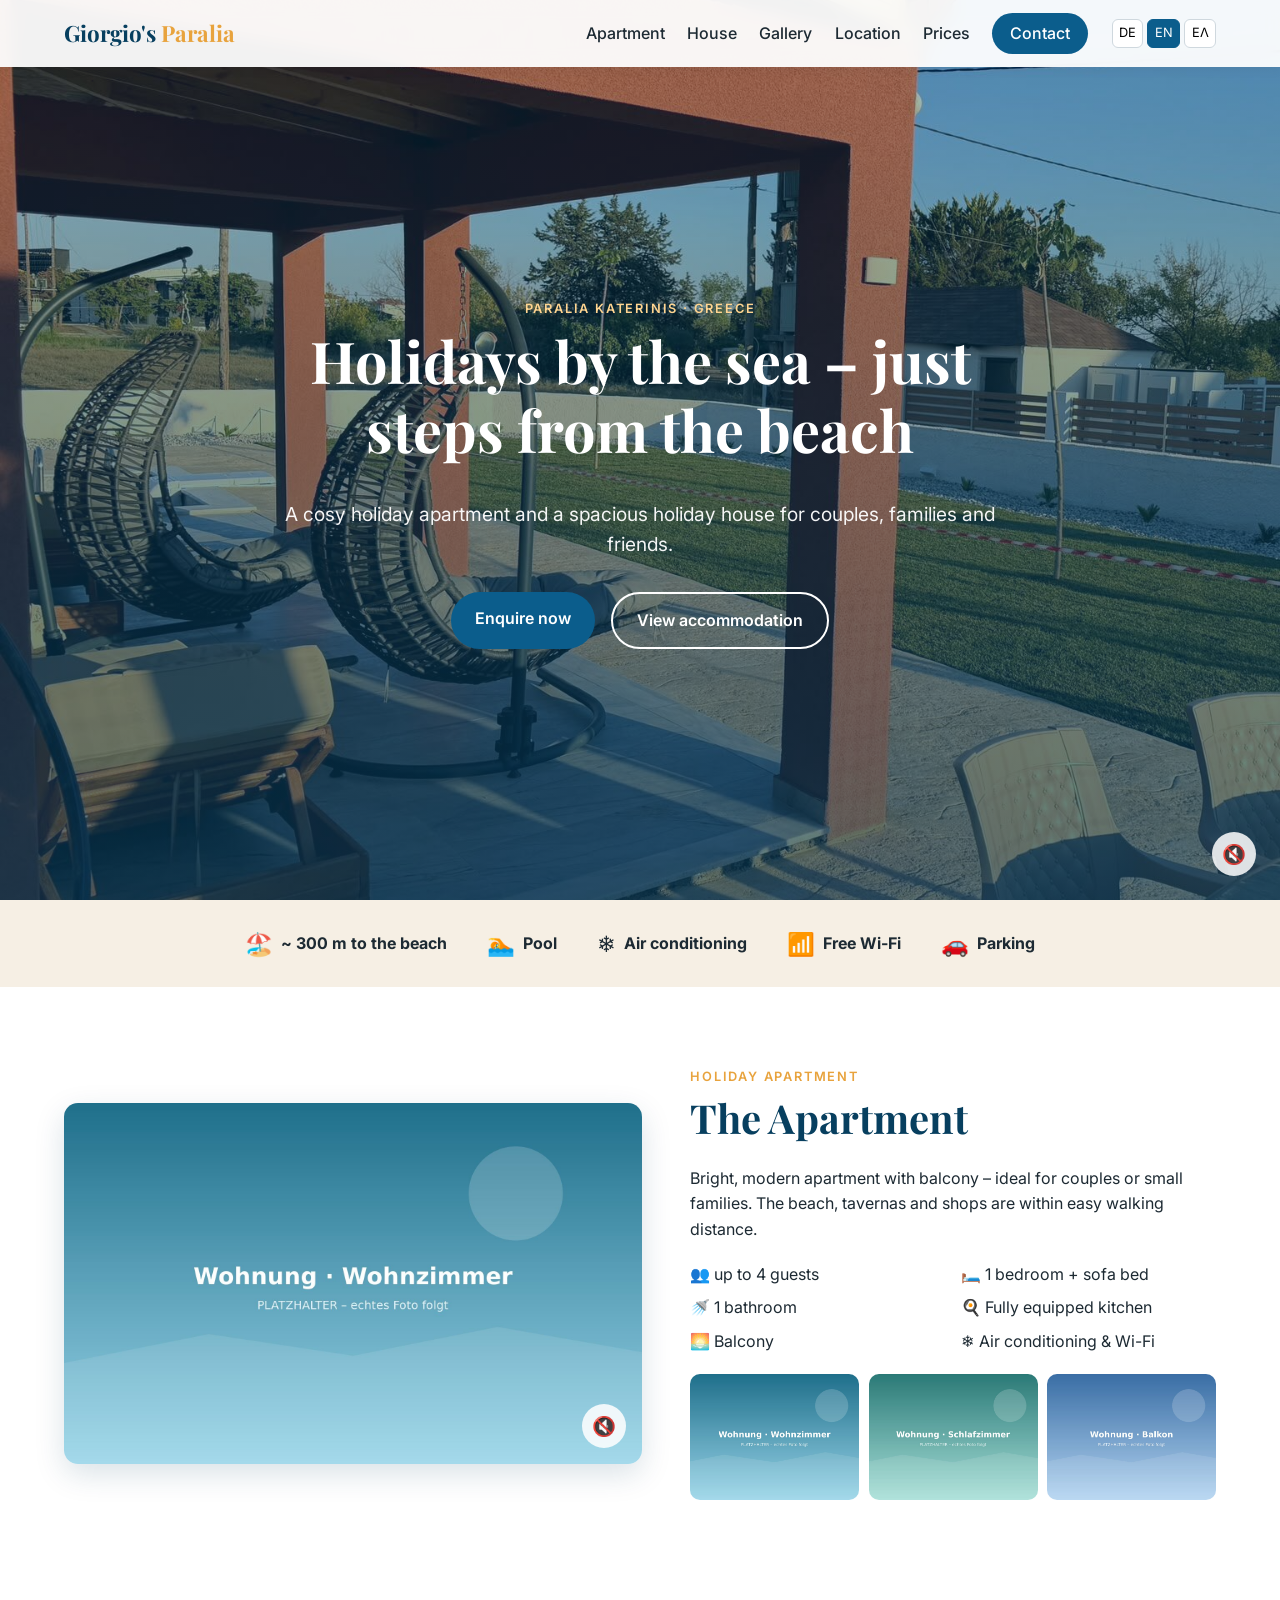
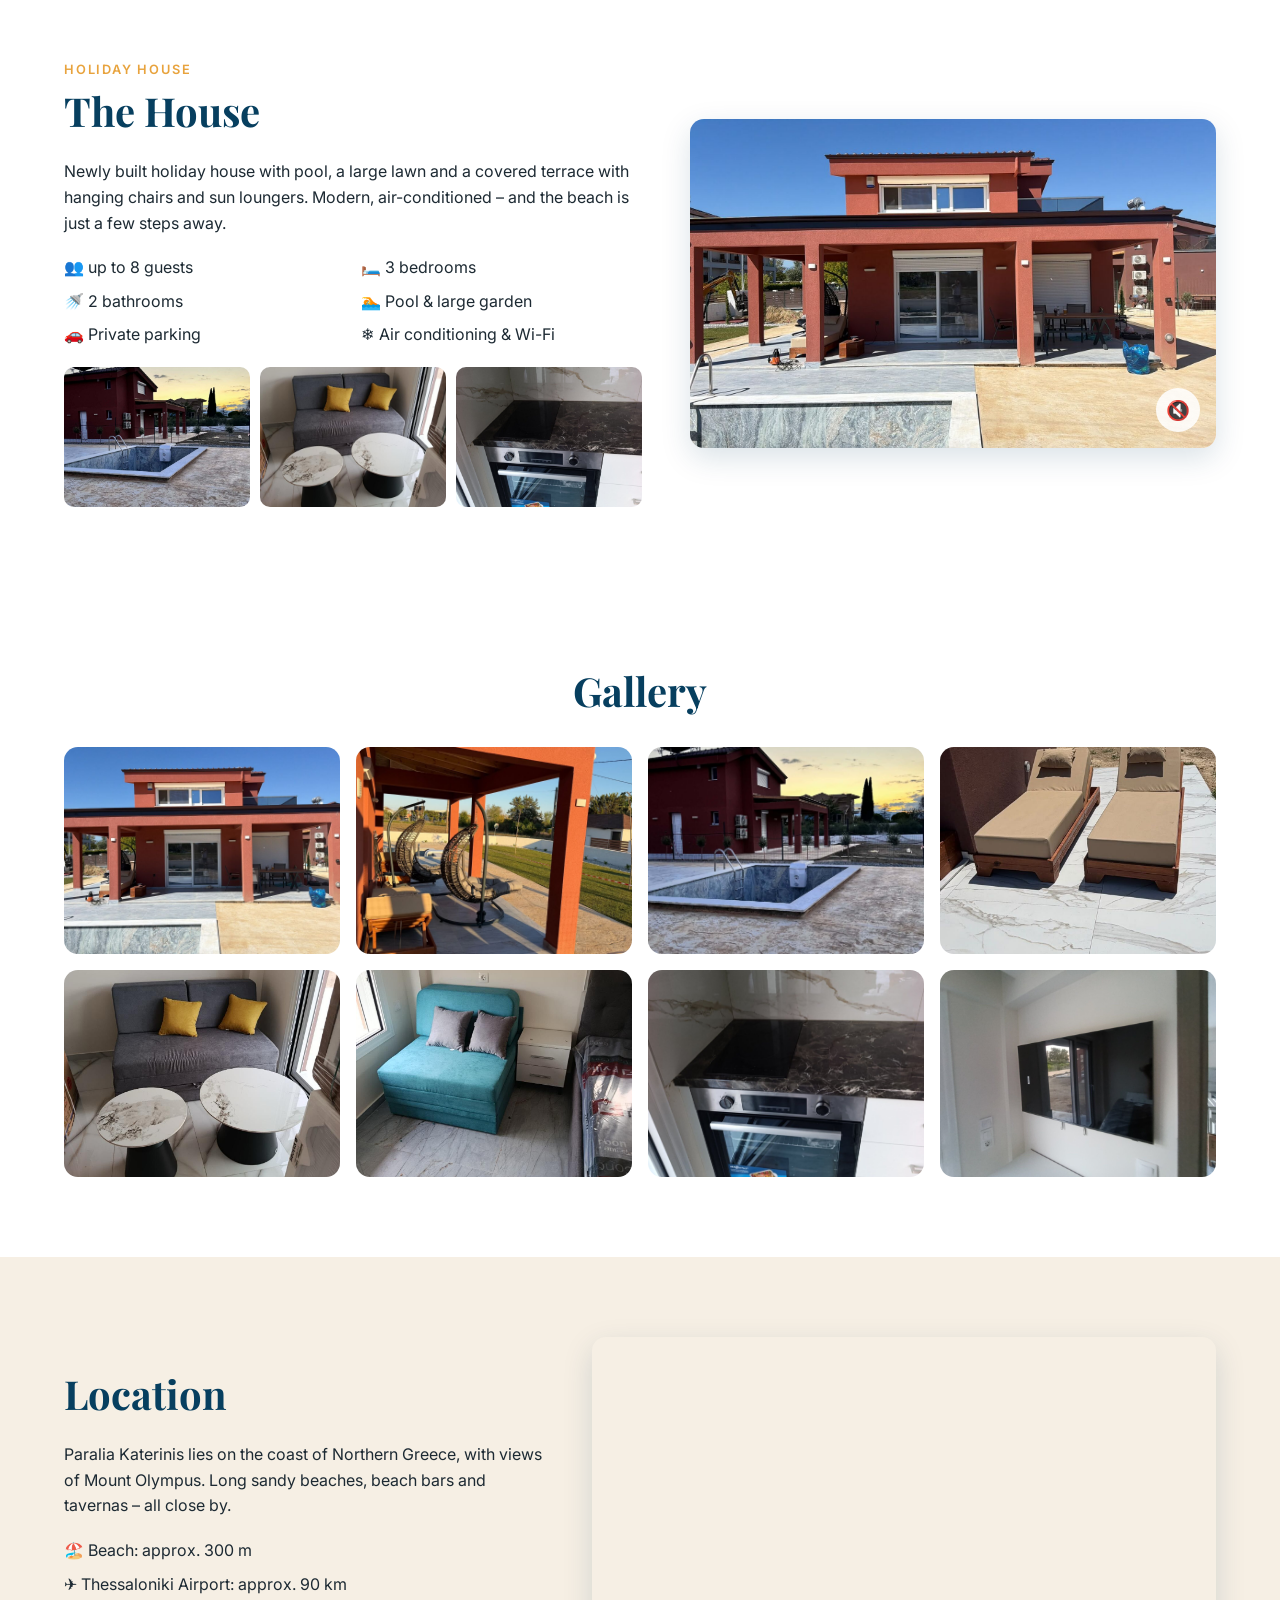
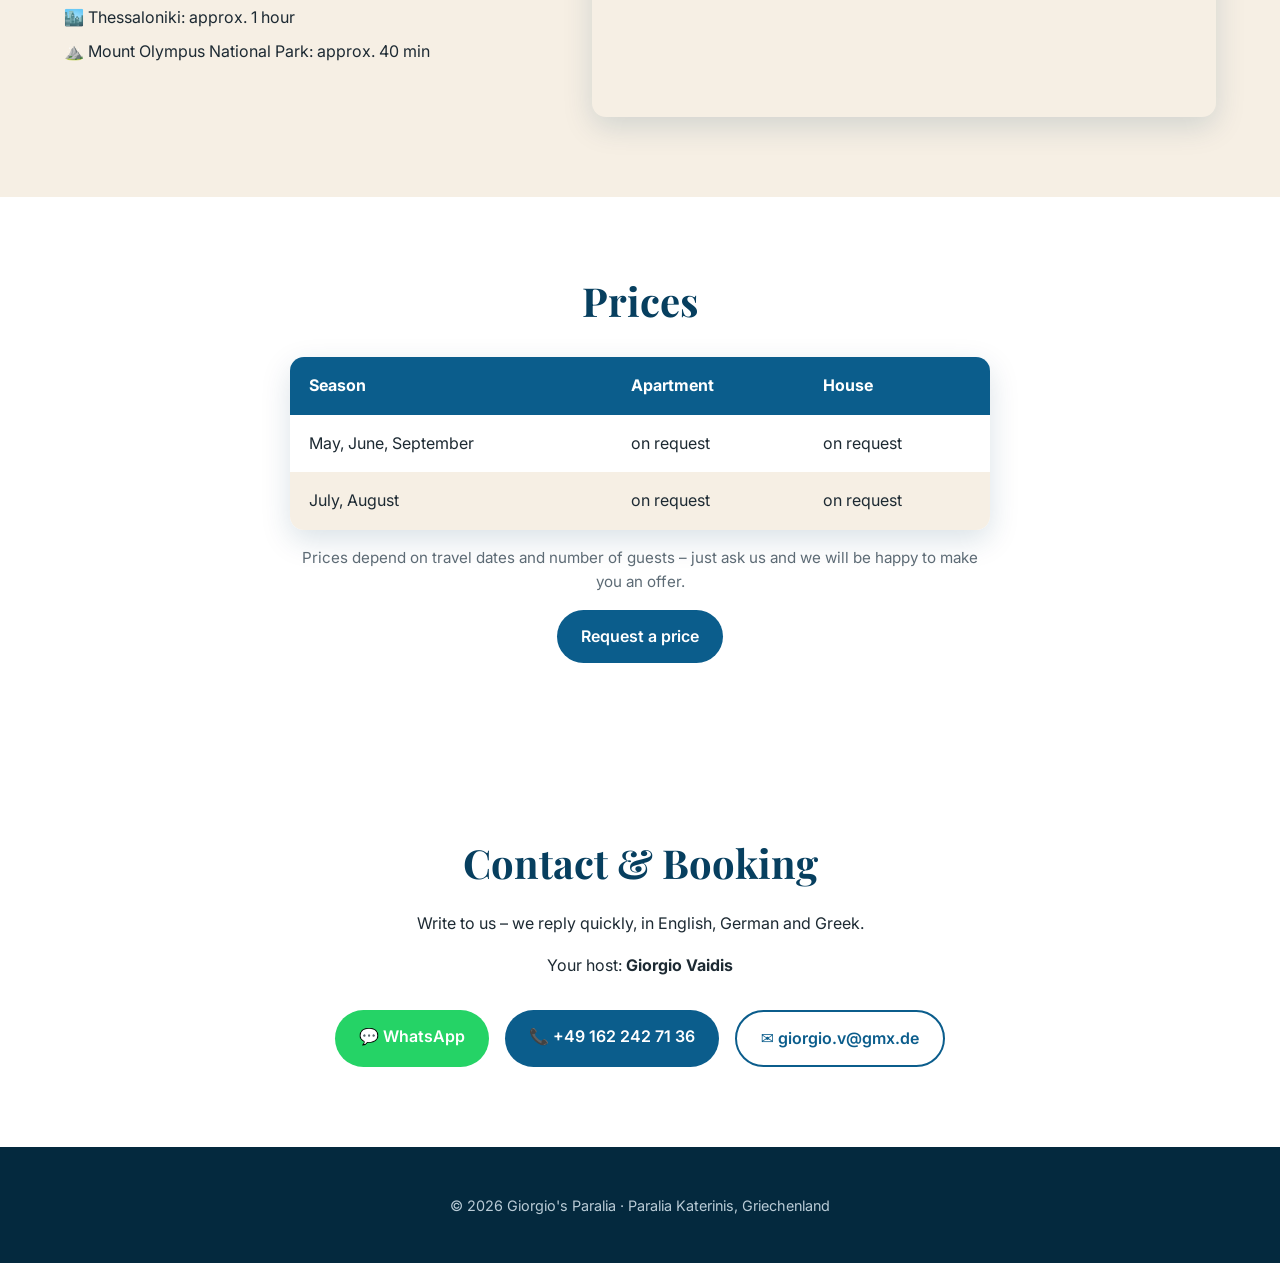
==== commit 9b367359: "Echte Kontaktdaten (Handy/WhatsApp, E-Mail, Gastgeber) eingetragen Co-Authored-By: Claude Opus 5.5 <" ====
--- a/index.html
+++ b/index.html
@@ -167,10 +167,11 @@
 <section class="section contact" id="kontakt">
   <h2 class="center" data-i18n="contact.title">Kontakt & Buchung</h2>
   <p class="center" data-i18n="contact.text">Schreiben Sie uns – wir antworten schnell, auch auf Deutsch und Englisch.</p>
+  <p class="center host"><span data-i18n="contact.host">Ihr Gastgeber:</span> <b>Giorgio Vaidis</b></p>
   <div class="contact-buttons">
-    <a class="btn btn-wa" href="https://wa.me/300000000000" target="_blank" rel="noopener">💬 WhatsApp</a>
-    <a class="btn" href="tel:+300000000000">📞 +30 000 000 0000</a>
-    <a class="btn btn-ghost-dark" href="mailto:info@example.com">✉️ info@example.com</a>
+    <a class="btn btn-wa" href="https://wa.me/491622427136" target="_blank" rel="noopener">💬 WhatsApp</a>
+    <a class="btn" href="tel:+491622427136">📞 +49 162 242 71 36</a>
+    <a class="btn btn-ghost-dark" href="mailto:giorgio.v@gmx.de">✉️ giorgio.v@gmx.de</a>
   </div>
 </section>
 
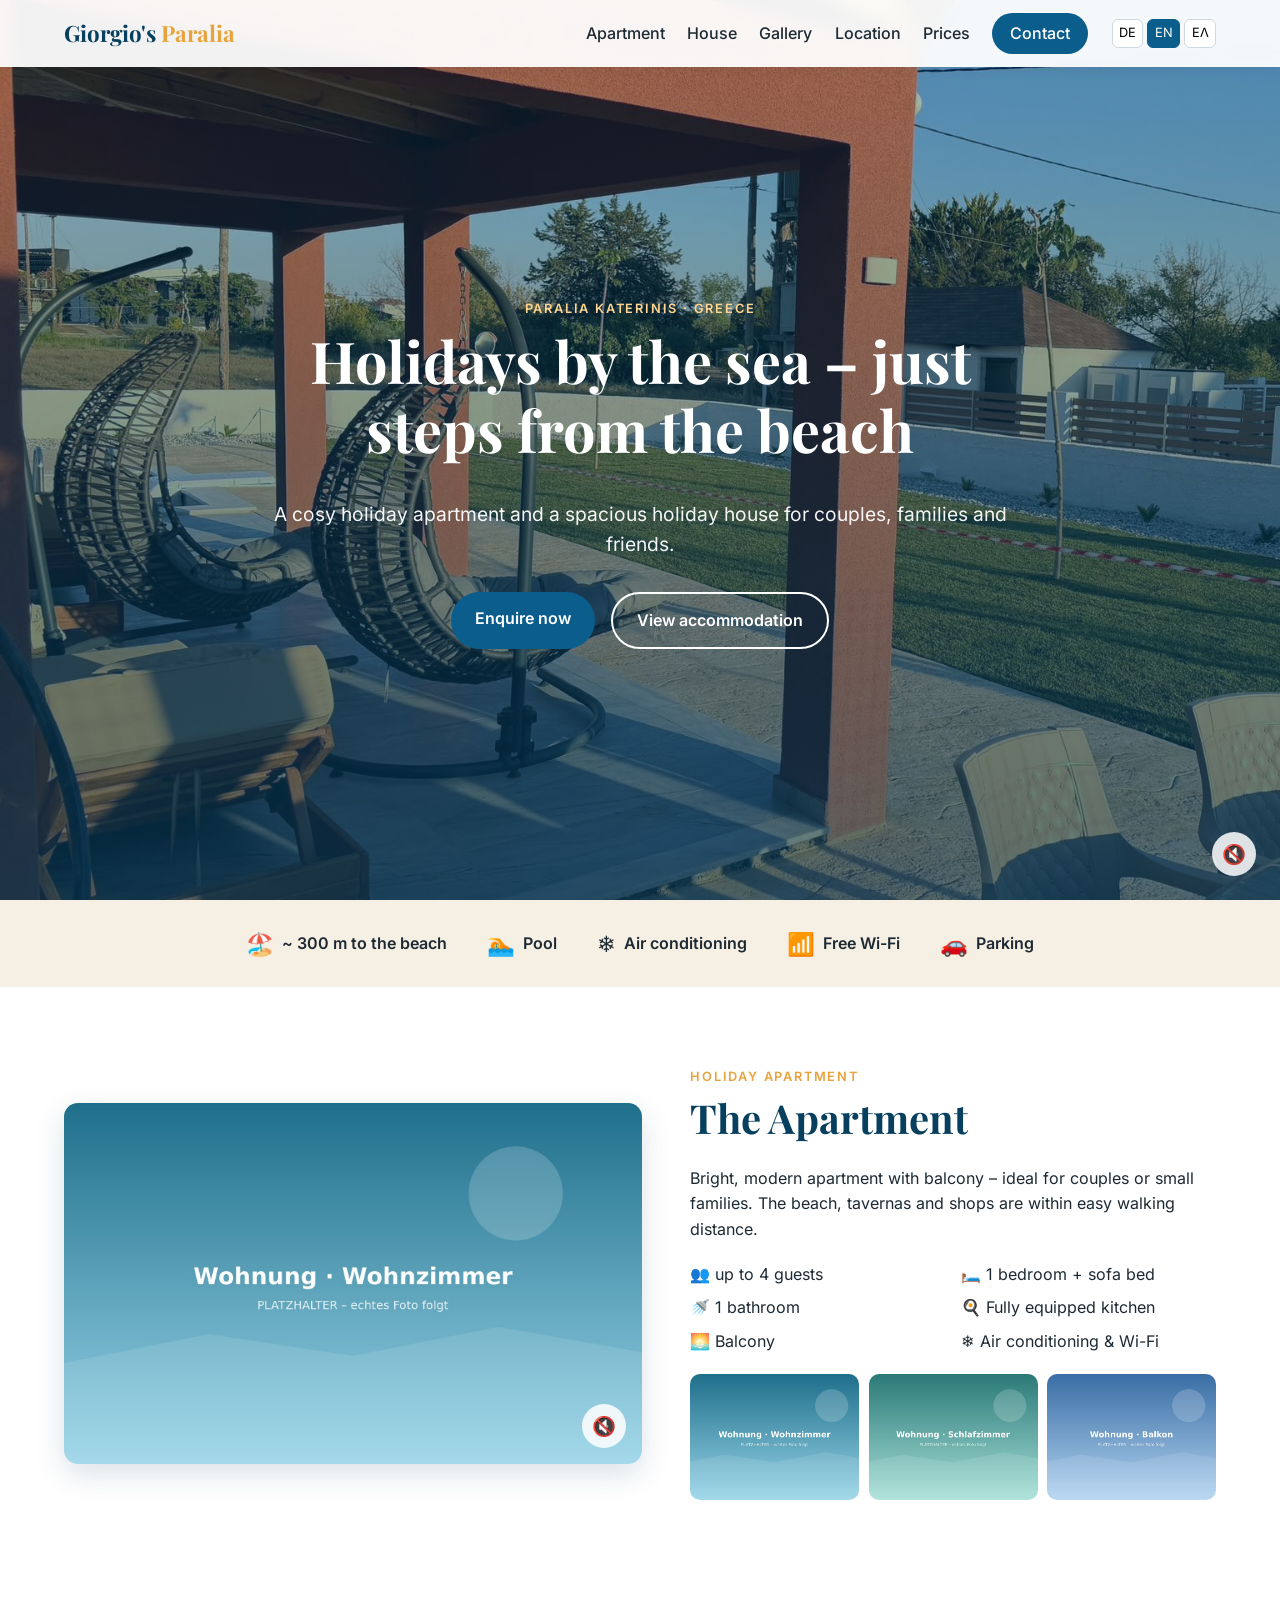
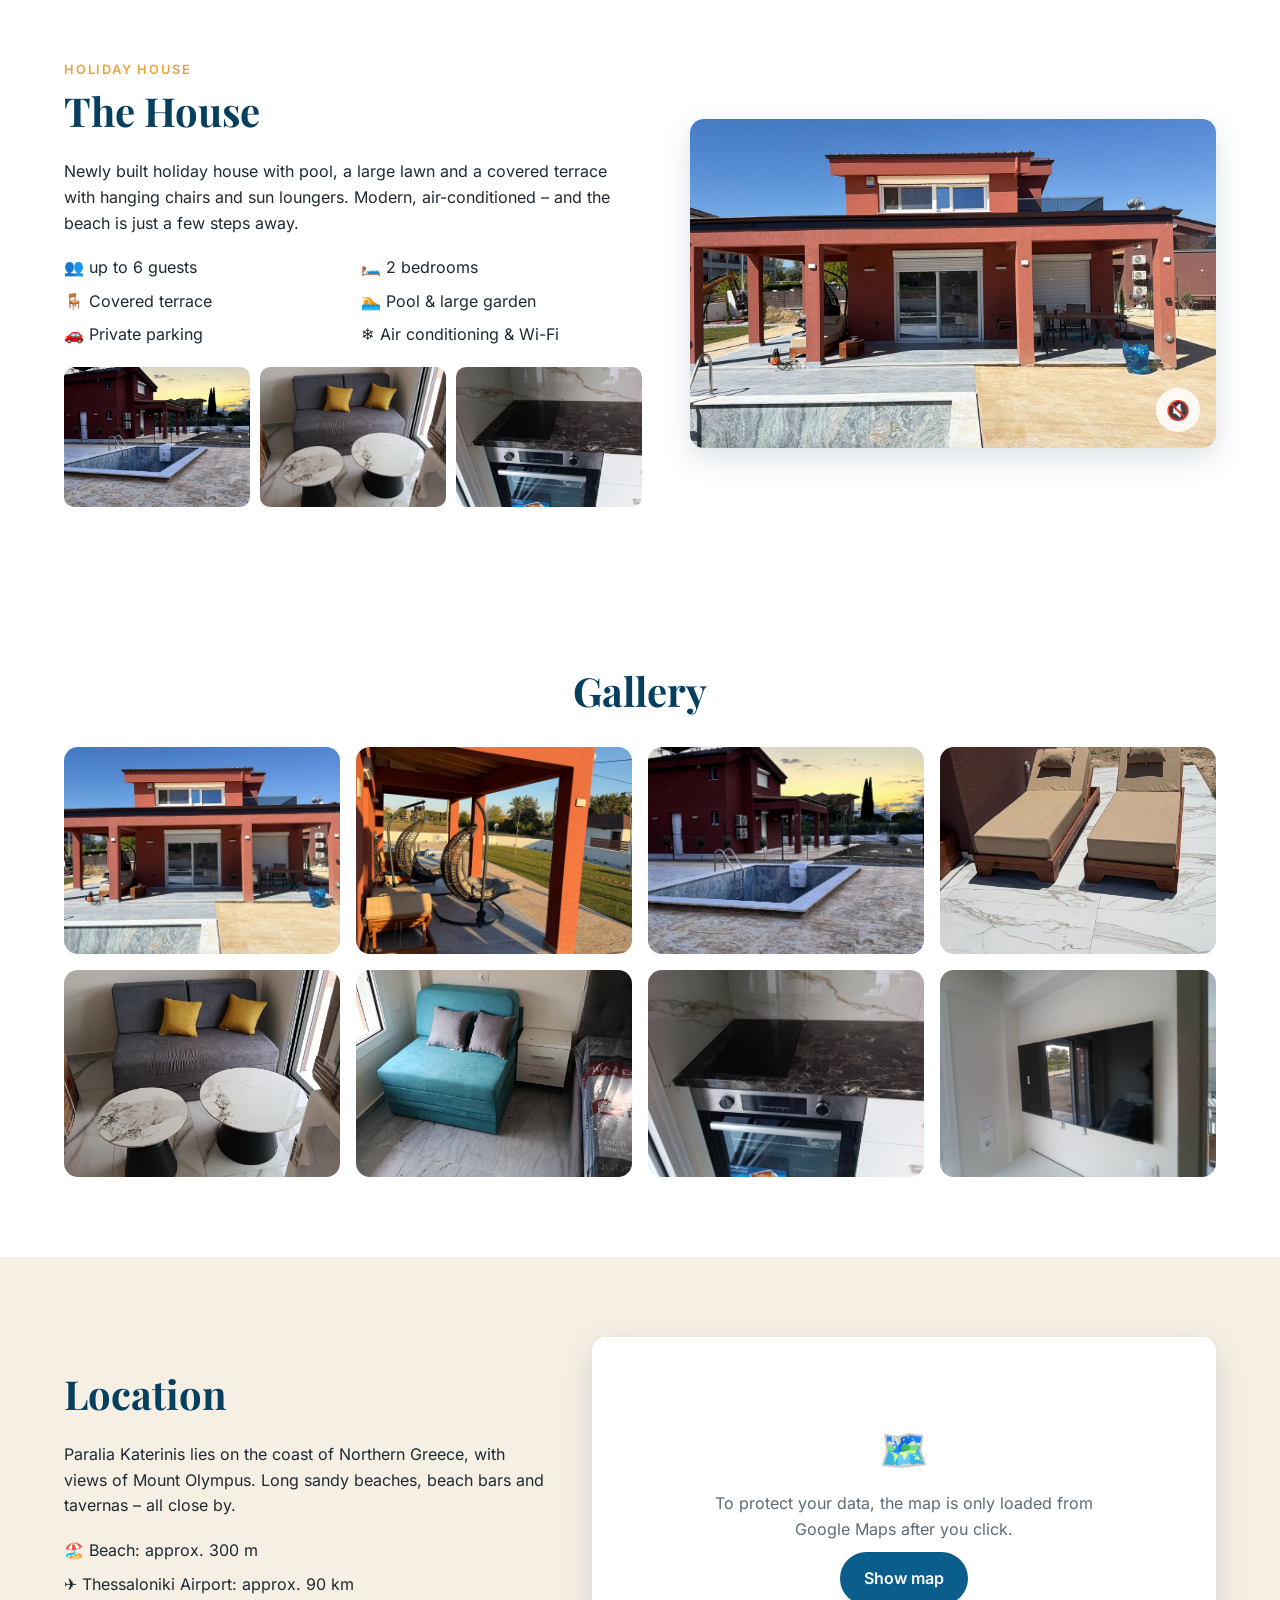
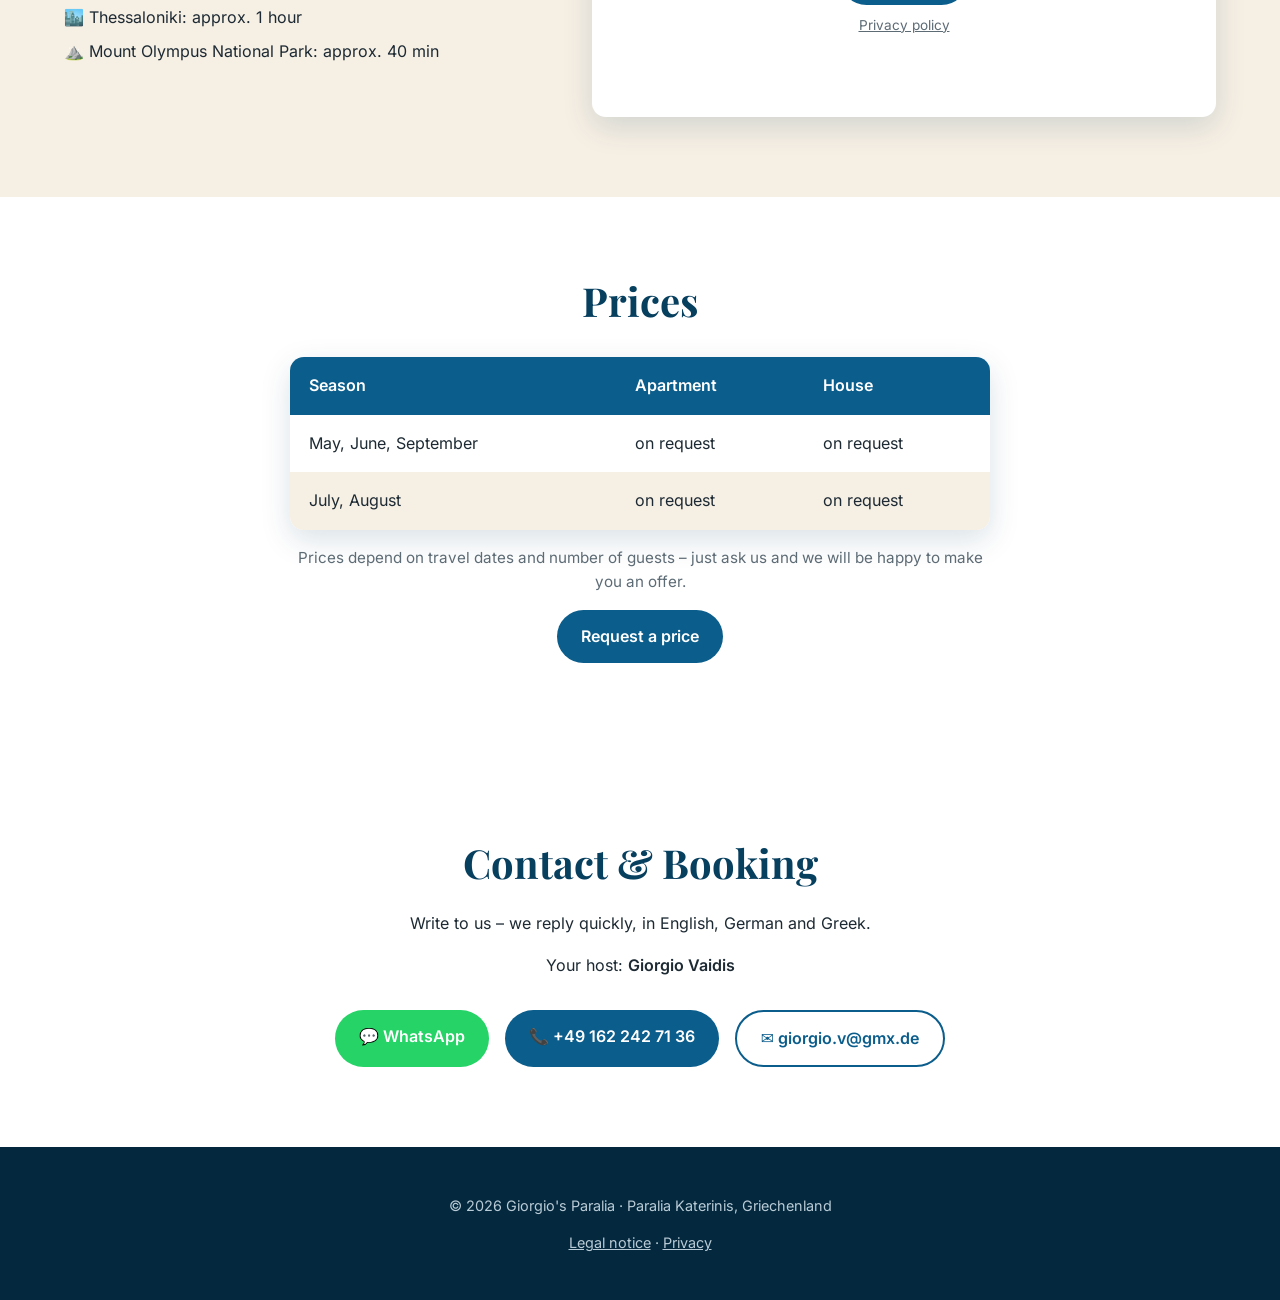
==== commit 24b792ca: "Impressum und Datenschutzerklärung; Schriften lokal, Google-Karte erst nach Klick; Haus: 6 Personen," ====
--- a/index.html
+++ b/index.html
@@ -8,9 +8,7 @@
   <meta property="og:title" content="Giorgio's Paralia – Ferienwohnung & Ferienhaus">
   <meta property="og:description" content="Urlaub am Meer in Paralia, Griechenland.">
   <meta property="og:image" content="assets/img/hero.jpg">
-  <link rel="preconnect" href="https://fonts.googleapis.com">
-  <link rel="preconnect" href="https://fonts.gstatic.com" crossorigin>
-  <link href="https://fonts.googleapis.com/css2?family=Playfair+Display:wght@600;700&family=Inter:wght@400;500;600&display=swap" rel="stylesheet">
+  <link rel="stylesheet" href="css/fonts.css">
   <link rel="stylesheet" href="css/style.css">
 </head>
 <body>
@@ -99,9 +97,9 @@
     <h2 data-i18n="house.title">Das Haus</h2>
     <p data-i18n="house.text">Neu gebautes Ferienhaus mit Pool, großem Rasengarten und überdachter Terrasse mit Hängesesseln und Sonnenliegen. Modern eingerichtet, klimatisiert – und der Strand ist nur ein paar Schritte entfernt.</p>
     <ul class="facts">
-      <li>👥 <span data-i18n="house.f1">bis 8 Personen</span></li>
-      <li>🛏️ <span data-i18n="house.f2">3 Schlafzimmer</span></li>
-      <li>🚿 <span data-i18n="house.f3">2 Badezimmer</span></li>
+      <li>👥 <span data-i18n="house.f1">bis 6 Personen</span></li>
+      <li>🛏️ <span data-i18n="house.f2">2 Schlafzimmer</span></li>
+      <li>🪑 <span data-i18n="house.f3">Überdachte Terrasse</span></li>
       <li>🏊 <span data-i18n="house.f4">Pool & großer Garten</span></li>
       <li>🚗 <span data-i18n="house.f5">Privater Parkplatz</span></li>
       <li>❄️ <span data-i18n="house.f6">Klimaanlage & WLAN</span></li>
@@ -142,8 +140,12 @@
         <li>⛰️ <span data-i18n="loc.d4">Olymp-Nationalpark: ca. 40 Min.</span></li>
       </ul>
     </div>
-    <iframe class="map" title="Karte Paralia" loading="lazy"
-      src="https://www.google.com/maps?q=Paralia+Katerinis,+Greece&z=14&output=embed"></iframe>
+    <div class="map map-consent" id="map">
+      <p>🗺️</p>
+      <p data-i18n="map.note">Zum Schutz Ihrer Daten wird die Karte erst nach Ihrem Klick von Google Maps geladen.</p>
+      <button class="btn" id="mapBtn" data-i18n="map.btn">Karte anzeigen</button>
+      <a class="map-privacy" href="datenschutz.html" data-i18n="map.privacy">Datenschutzerklärung</a>
+    </div>
   </div>
 </section>
 
@@ -177,6 +179,7 @@
 
 <footer class="footer">
   <p>© <span id="year"></span> Giorgio's Paralia · Paralia Katerinis, Griechenland</p>
+  <p class="footer-links"><a href="impressum.html" data-i18n="foot.imprint">Impressum</a> · <a href="datenschutz.html" data-i18n="foot.privacy">Datenschutz</a></p>
 </footer>
 
 <div class="lightbox" id="lightbox" hidden><img alt=""></div>
--- a/css/fonts.css
+++ b/css/fonts.css
@@ -0,0 +1,9 @@
+/* Schriften lokal eingebunden (keine Verbindung zu Google) – Lizenz: SIL OFL 1.1, siehe assets/fonts */
+@font-face{font-family:"Inter";font-style:normal;font-weight:400;font-display:swap;src:url(../assets/fonts/inter-latin-400-normal.woff2) format("woff2");unicode-range:U+0000-00FF,U+0131,U+0152-0153,U+02BB-02BC,U+02C6,U+02DA,U+02DC,U+0304,U+0308,U+0329,U+2000-206F,U+2074,U+20AC,U+2122,U+2191,U+2193,U+2212,U+2215,U+FEFF,U+FFFD}
+@font-face{font-family:"Inter";font-style:normal;font-weight:400;font-display:swap;src:url(../assets/fonts/inter-greek-400-normal.woff2) format("woff2");unicode-range:U+0370-0377,U+037A-037F,U+0384-038A,U+038C,U+038E-03A1,U+03A3-03FF}
+@font-face{font-family:"Inter";font-style:normal;font-weight:500;font-display:swap;src:url(../assets/fonts/inter-latin-500-normal.woff2) format("woff2");unicode-range:U+0000-00FF,U+0131,U+0152-0153,U+02BB-02BC,U+02C6,U+02DA,U+02DC,U+0304,U+0308,U+0329,U+2000-206F,U+2074,U+20AC,U+2122,U+2191,U+2193,U+2212,U+2215,U+FEFF,U+FFFD}
+@font-face{font-family:"Inter";font-style:normal;font-weight:500;font-display:swap;src:url(../assets/fonts/inter-greek-500-normal.woff2) format("woff2");unicode-range:U+0370-0377,U+037A-037F,U+0384-038A,U+038C,U+038E-03A1,U+03A3-03FF}
+@font-face{font-family:"Inter";font-style:normal;font-weight:600;font-display:swap;src:url(../assets/fonts/inter-latin-600-normal.woff2) format("woff2");unicode-range:U+0000-00FF,U+0131,U+0152-0153,U+02BB-02BC,U+02C6,U+02DA,U+02DC,U+0304,U+0308,U+0329,U+2000-206F,U+2074,U+20AC,U+2122,U+2191,U+2193,U+2212,U+2215,U+FEFF,U+FFFD}
+@font-face{font-family:"Inter";font-style:normal;font-weight:600;font-display:swap;src:url(../assets/fonts/inter-greek-600-normal.woff2) format("woff2");unicode-range:U+0370-0377,U+037A-037F,U+0384-038A,U+038C,U+038E-03A1,U+03A3-03FF}
+@font-face{font-family:"Playfair Display";font-style:normal;font-weight:600;font-display:swap;src:url(../assets/fonts/playfair-display-latin-600-normal.woff2) format("woff2");unicode-range:U+0000-00FF,U+0131,U+0152-0153,U+02BB-02BC,U+02C6,U+02DA,U+02DC,U+0304,U+0308,U+0329,U+2000-206F,U+2074,U+20AC,U+2122,U+2191,U+2193,U+2212,U+2215,U+FEFF,U+FFFD}
+@font-face{font-family:"Playfair Display";font-style:normal;font-weight:700;font-display:swap;src:url(../assets/fonts/playfair-display-latin-700-normal.woff2) format("woff2");unicode-range:U+0000-00FF,U+0131,U+0152-0153,U+02BB-02BC,U+02C6,U+02DA,U+02DC,U+0304,U+0308,U+0329,U+2000-206F,U+2074,U+20AC,U+2122,U+2191,U+2193,U+2212,U+2215,U+FEFF,U+FFFD}
--- a/css/style.css
+++ b/css/style.css
@@ -32,6 +32,7 @@
   display: inline-block; padding: .85em 1.5em; border-radius: 999px;
   background: var(--blue); color: #fff; text-decoration: none; font-weight: 600;
   transition: transform .15s, background .15s;
+  border: 0; font: inherit; font-weight: 600; cursor: pointer;
 }
 .btn:hover { background: var(--blue-dark); transform: translateY(-2px); }
 .btn-small { padding: .5em 1.1em; }
@@ -112,6 +113,23 @@
 .location .facts { grid-template-columns: 1fr; }
 .map { width: 100%; height: 380px; border: 0; border-radius: var(--radius); box-shadow: var(--shadow); }
 
+.map-consent {
+  background: #fff; display: flex; flex-direction: column; align-items: center; justify-content: center;
+  text-align: center; gap: .6rem; padding: 2rem; color: var(--muted);
+}
+.map-consent p { margin: 0; max-width: 420px; }
+.map-consent p:first-child { font-size: 2.5rem; }
+.map-privacy { font-size: .85rem; }
+.footer-links a { color: #b9cbd6; }
+.footer-links a:hover { color: #fff; }
+
+/* Rechtliche Seiten */
+.legal { max-width: 800px; margin: 0 auto; padding: 7rem 16px 4rem; }
+.legal h1 { font-size: clamp(1.8rem, 4vw, 2.6rem); color: var(--blue-dark); }
+.legal h2 { font-size: 1.35rem; margin-top: 2em; }
+.legal h3 { font-size: 1.05rem; margin: 1.4em 0 .3em; }
+.legal a { color: var(--blue); }
+
 .price-table { max-width: 700px; margin: 2rem auto 0; }
 table { width: 100%; border-collapse: collapse; background: #fff; border-radius: var(--radius); overflow: hidden; box-shadow: var(--shadow); }
 th, td { padding: 1rem 1.2rem; text-align: left; }
@@ -150,3 +168,5 @@
   .facts { grid-template-columns: 1fr; }
   .brand { font-size: 1.15rem; }
 }
+.back { margin-left: auto; text-decoration: none; font-weight: 500; }
+.back:hover { color: var(--blue); }
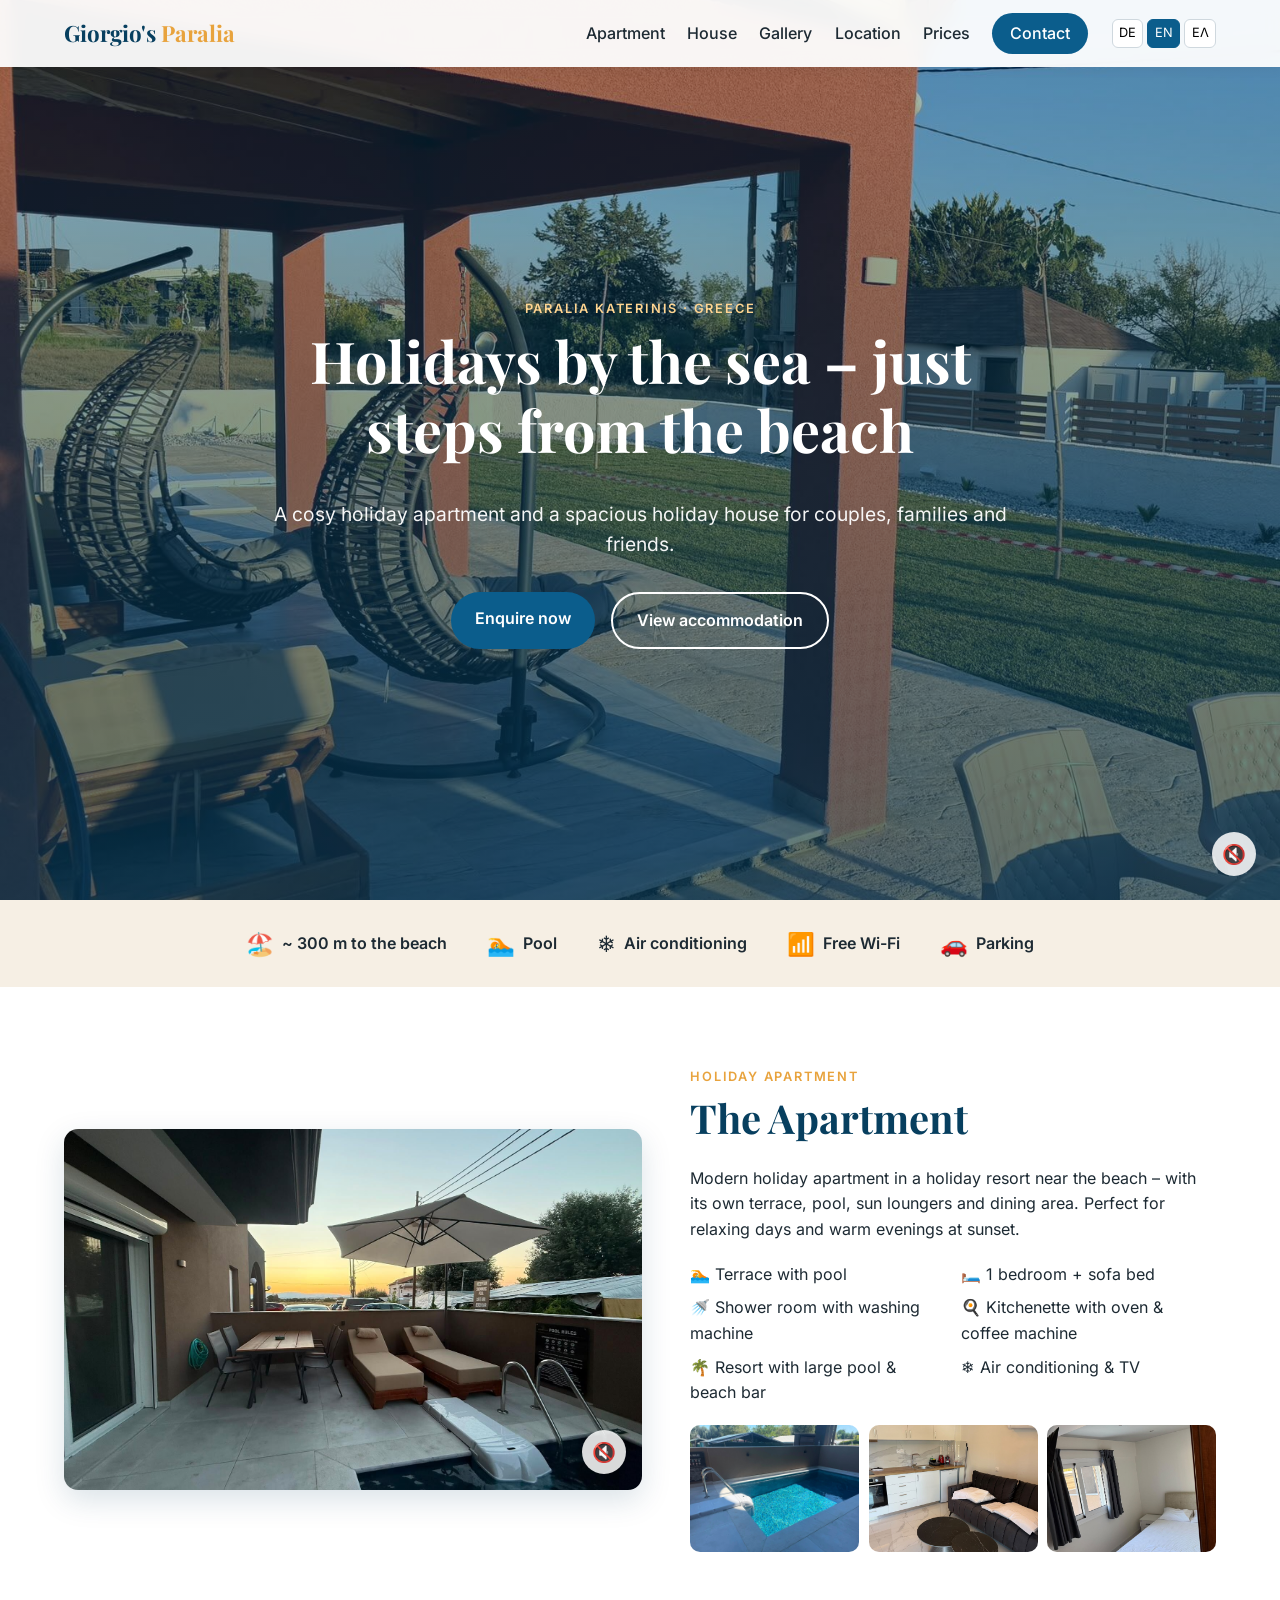
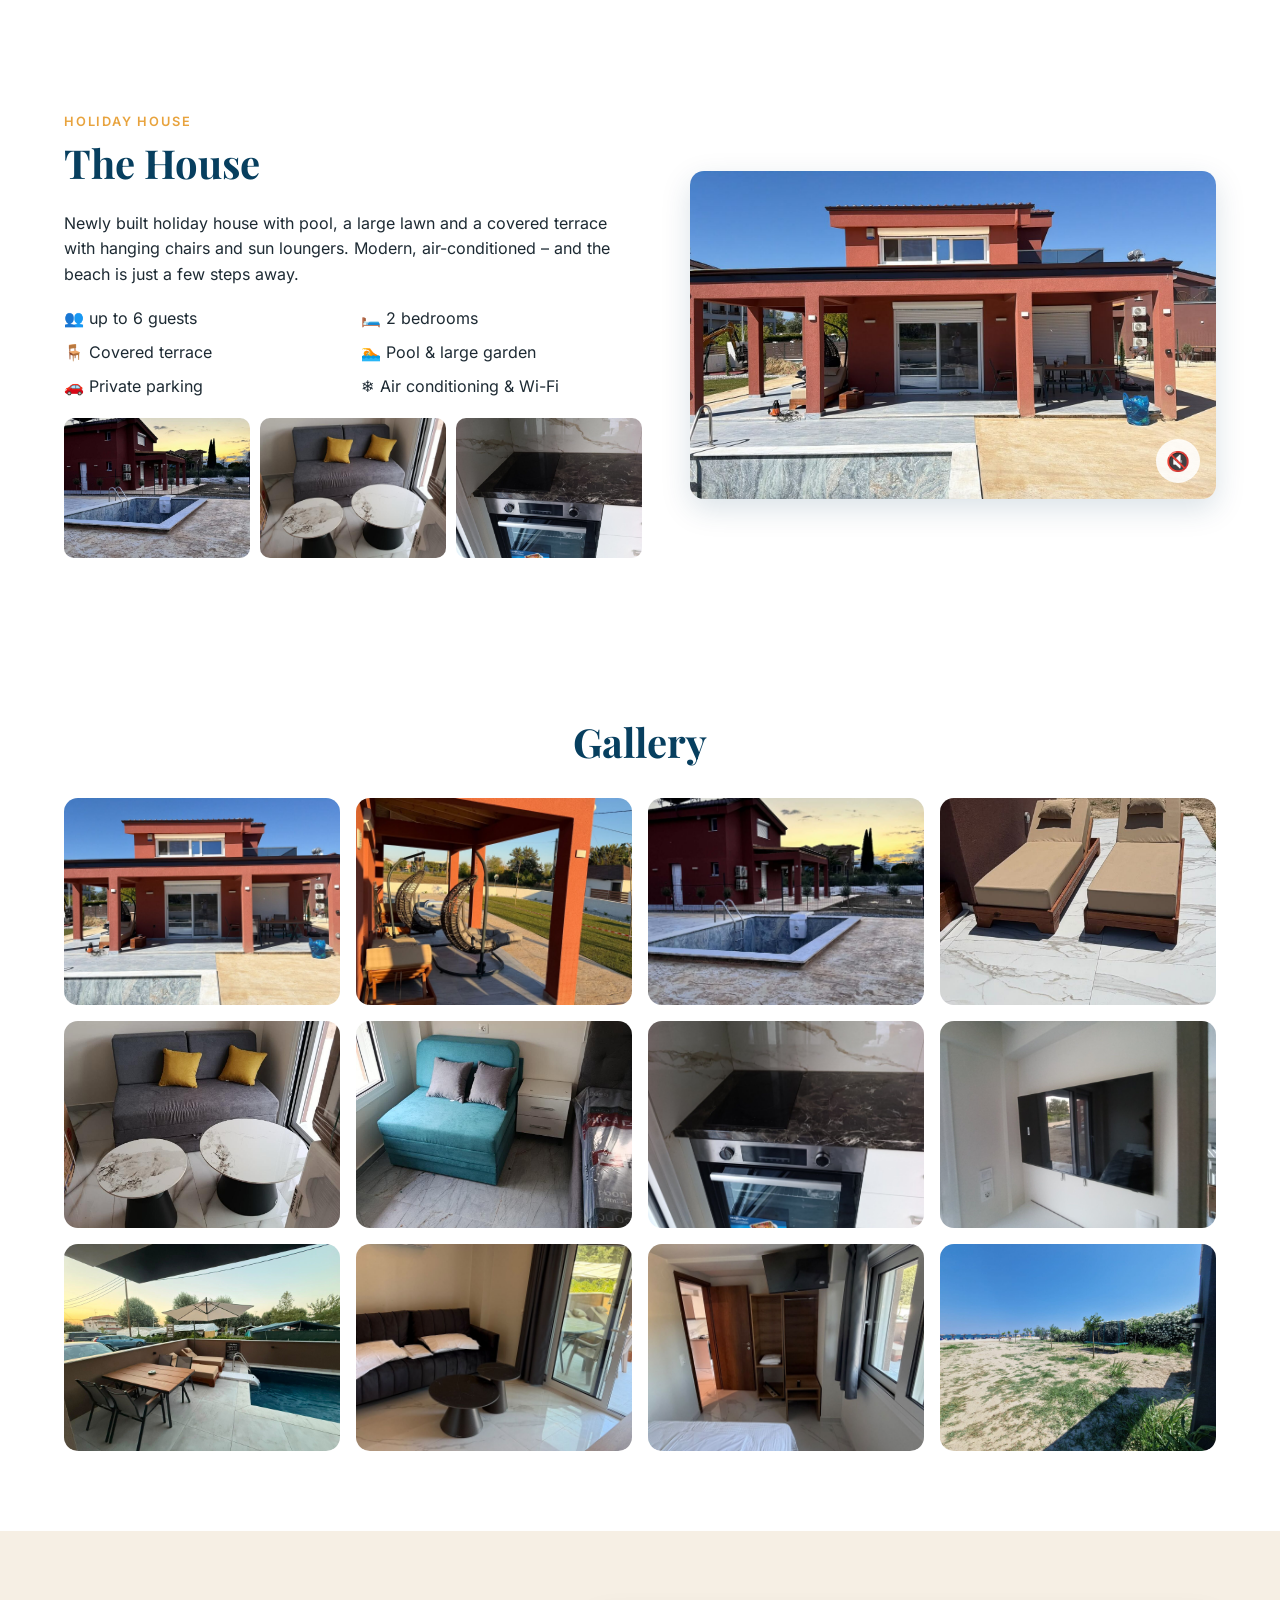
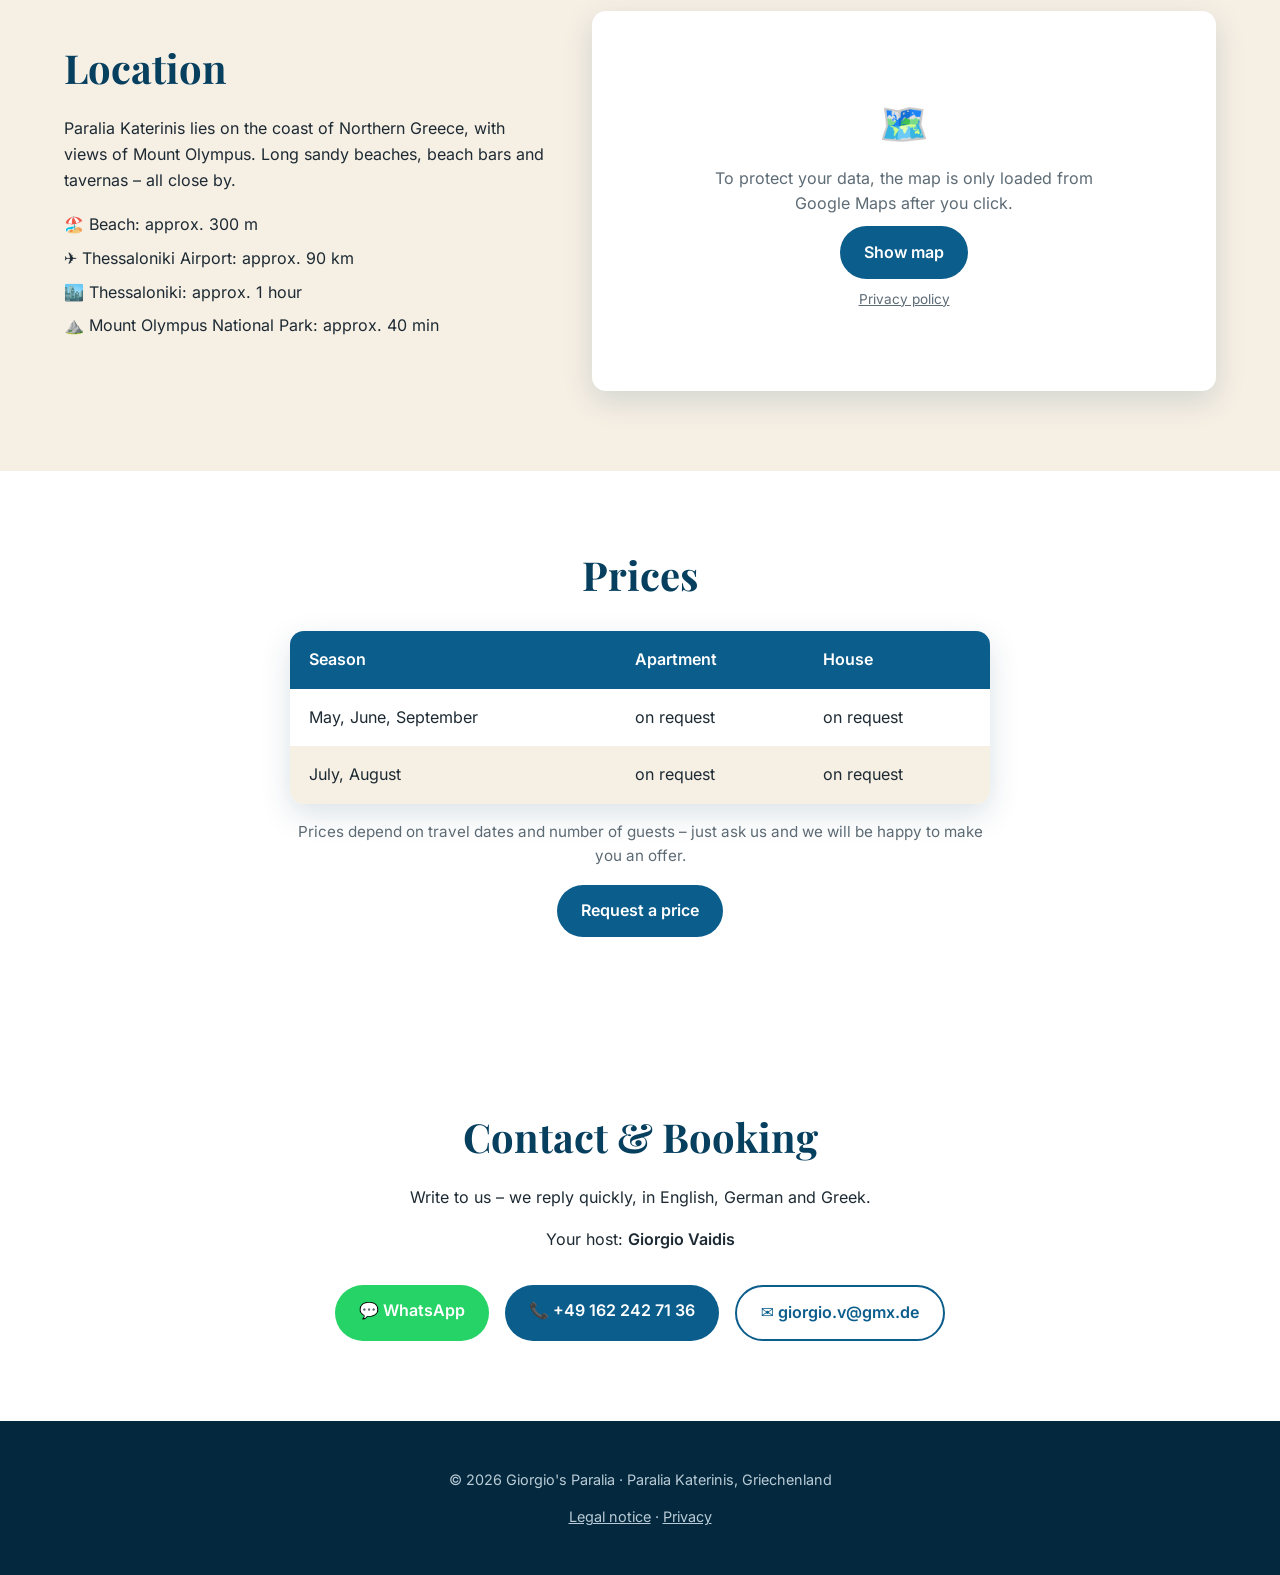
==== commit 0964947d: "Echte Fotos, Diashow-Video und Beschreibung der Ferienwohnung; Aushang aktualisiert Co-Authored-By: " ====
--- a/index.html
+++ b/index.html
@@ -67,19 +67,19 @@
   <div class="stay-text">
     <p class="eyebrow" data-i18n="apt.eyebrow">Ferienwohnung</p>
     <h2 data-i18n="apt.title">Die Wohnung</h2>
-    <p data-i18n="apt.text">Helle, moderne Wohnung mit Balkon – ideal für Paare oder kleine Familien. Strand, Tavernen und Geschäfte sind bequem zu Fuß erreichbar.</p>
+    <p data-i18n="apt.text">Moderne Ferienwohnung in einer Ferienanlage nahe dem Strand – mit eigener Terrasse, Pool, Sonnenliegen und Essplatz. Perfekt für entspannte Tage und laue Abende bei Sonnenuntergang.</p>
     <ul class="facts">
-      <li>👥 <span data-i18n="apt.f1">bis 4 Personen</span></li>
+      <li>🏊 <span data-i18n="apt.f1">Terrasse mit Pool</span></li>
       <li>🛏️ <span data-i18n="apt.f2">1 Schlafzimmer + Schlafsofa</span></li>
-      <li>🚿 <span data-i18n="apt.f3">1 Badezimmer</span></li>
-      <li>🍳 <span data-i18n="apt.f4">Voll ausgestattete Küche</span></li>
-      <li>🌅 <span data-i18n="apt.f5">Balkon</span></li>
-      <li>❄️ <span data-i18n="apt.f6">Klimaanlage & WLAN</span></li>
+      <li>🚿 <span data-i18n="apt.f3">Duschbad mit Waschmaschine</span></li>
+      <li>🍳 <span data-i18n="apt.f4">Küchenzeile mit Backofen & Kaffeemaschine</span></li>
+      <li>🌴 <span data-i18n="apt.f5">Anlage mit großem Pool & Beach-Bar</span></li>
+      <li>❄️ <span data-i18n="apt.f6">Klimaanlage & TV</span></li>
     </ul>
     <div class="thumbs">
-      <img src="assets/img/wohnung-1.jpg" alt="Wohnung" loading="lazy">
-      <img src="assets/img/wohnung-2.jpg" alt="Wohnung" loading="lazy">
-      <img src="assets/img/wohnung-3.jpg" alt="Wohnung" loading="lazy">
+      <img src="assets/img/wohnung-10.jpg" alt="Pool der Wohnung" loading="lazy">
+      <img src="assets/img/wohnung-6.jpg" alt="Wohnküche" loading="lazy">
+      <img src="assets/img/wohnung-7.jpg" alt="Schlafzimmer" loading="lazy">
     </div>
   </div>
 </section>
@@ -124,6 +124,10 @@
     <img src="assets/img/haus-innen-2.jpg" alt="Schlafsofa" loading="lazy">
     <img src="assets/img/haus-innen-3.jpg" alt="Küche" loading="lazy">
     <img src="assets/img/haus-innen-4.jpg" alt="Fernseher" loading="lazy">
+    <img src="assets/img/wohnung-2.jpg" alt="Wohnung: Terrasse mit Pool" loading="lazy">
+    <img src="assets/img/wohnung-5.jpg" alt="Wohnung: Wohnbereich" loading="lazy">
+    <img src="assets/img/wohnung-8.jpg" alt="Wohnung: Schlafzimmer mit Blick zum Pool" loading="lazy">
+    <img src="assets/img/wohnung-9.jpg" alt="Strand an der Anlage" loading="lazy">
   </div>
 </section>
 
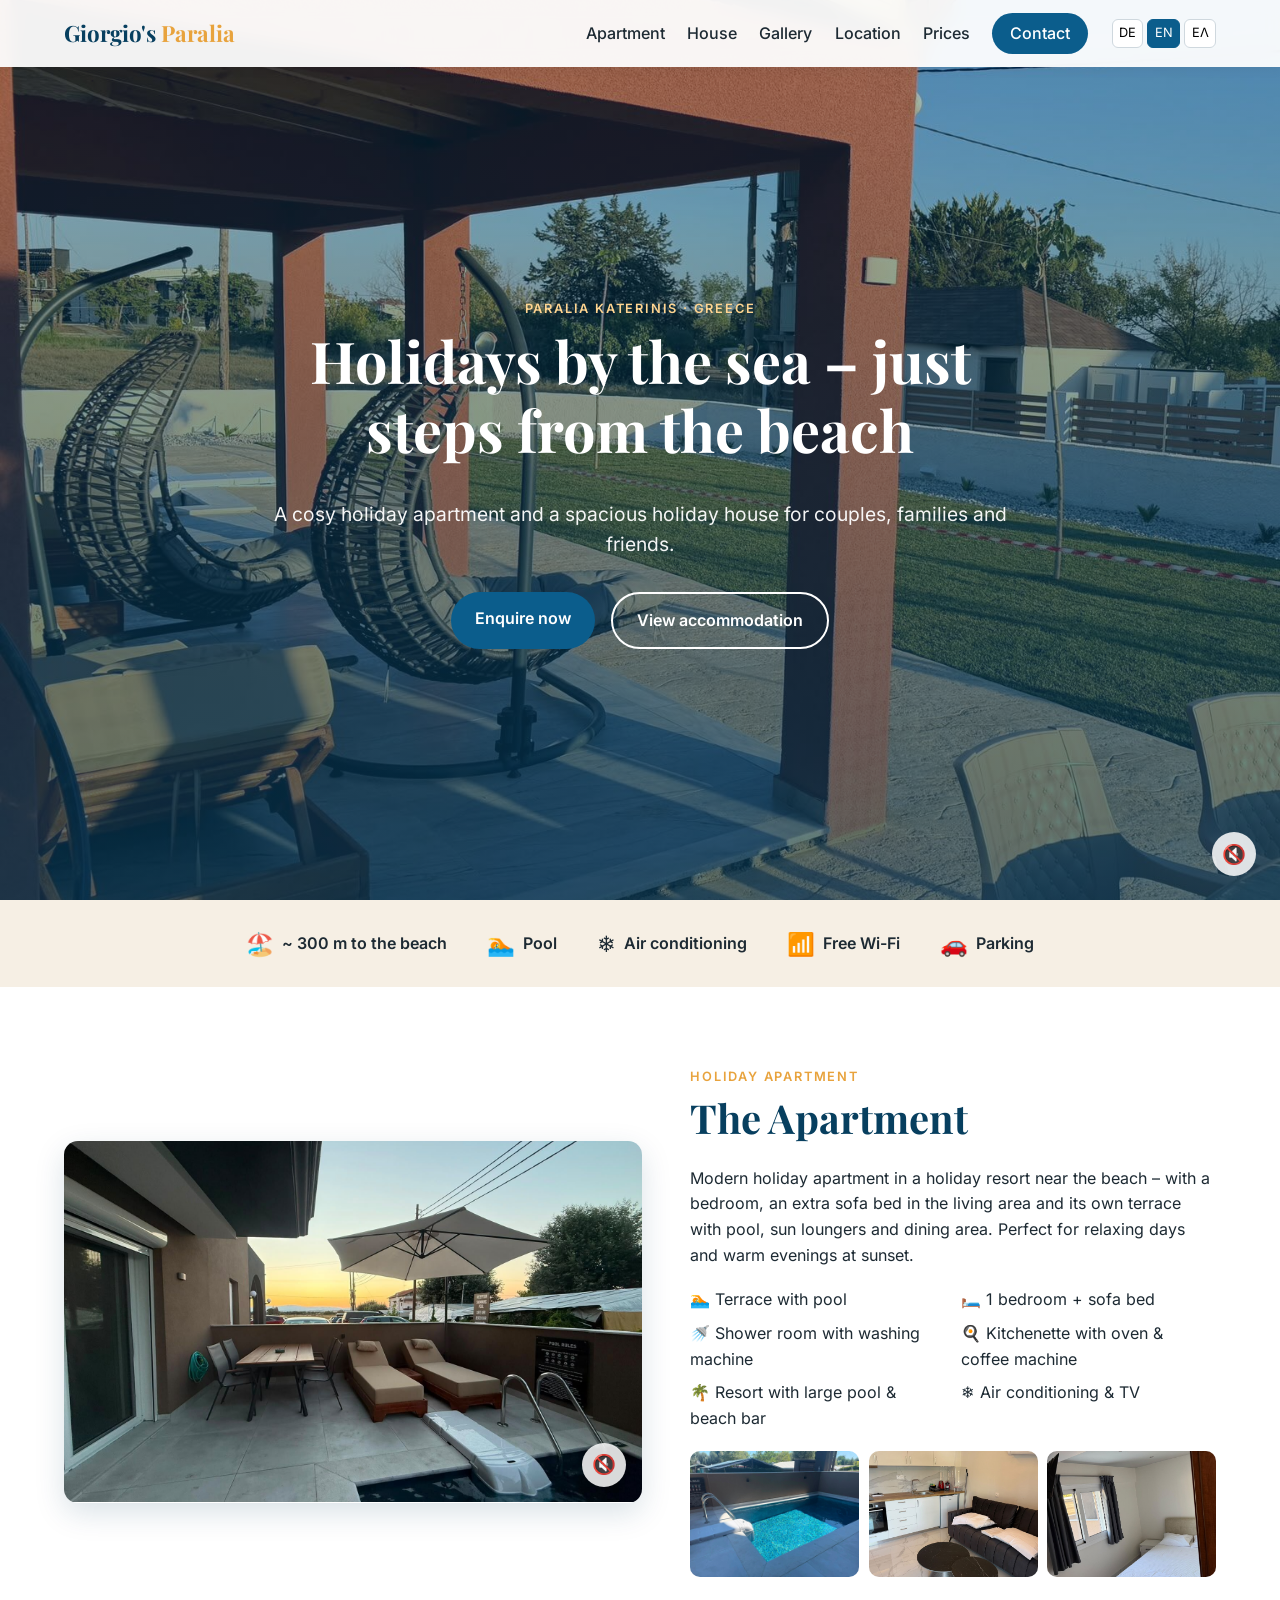
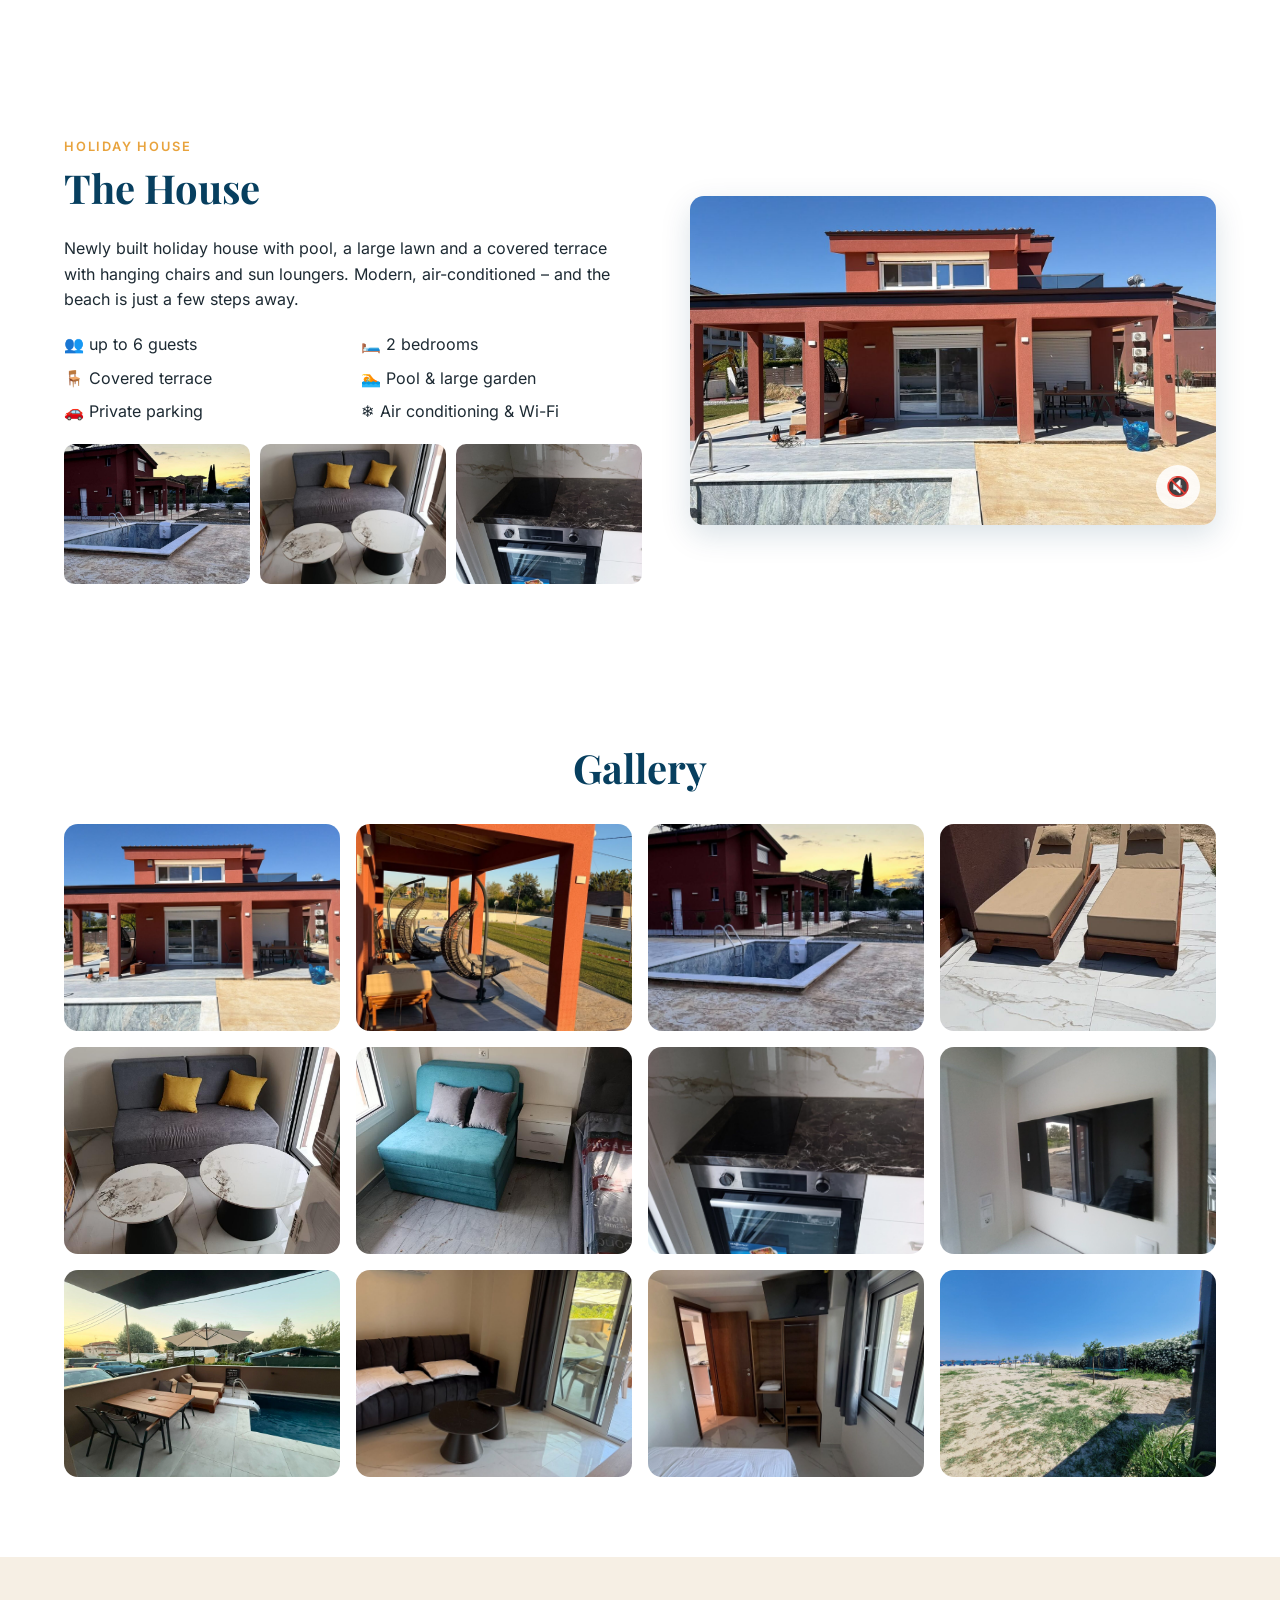
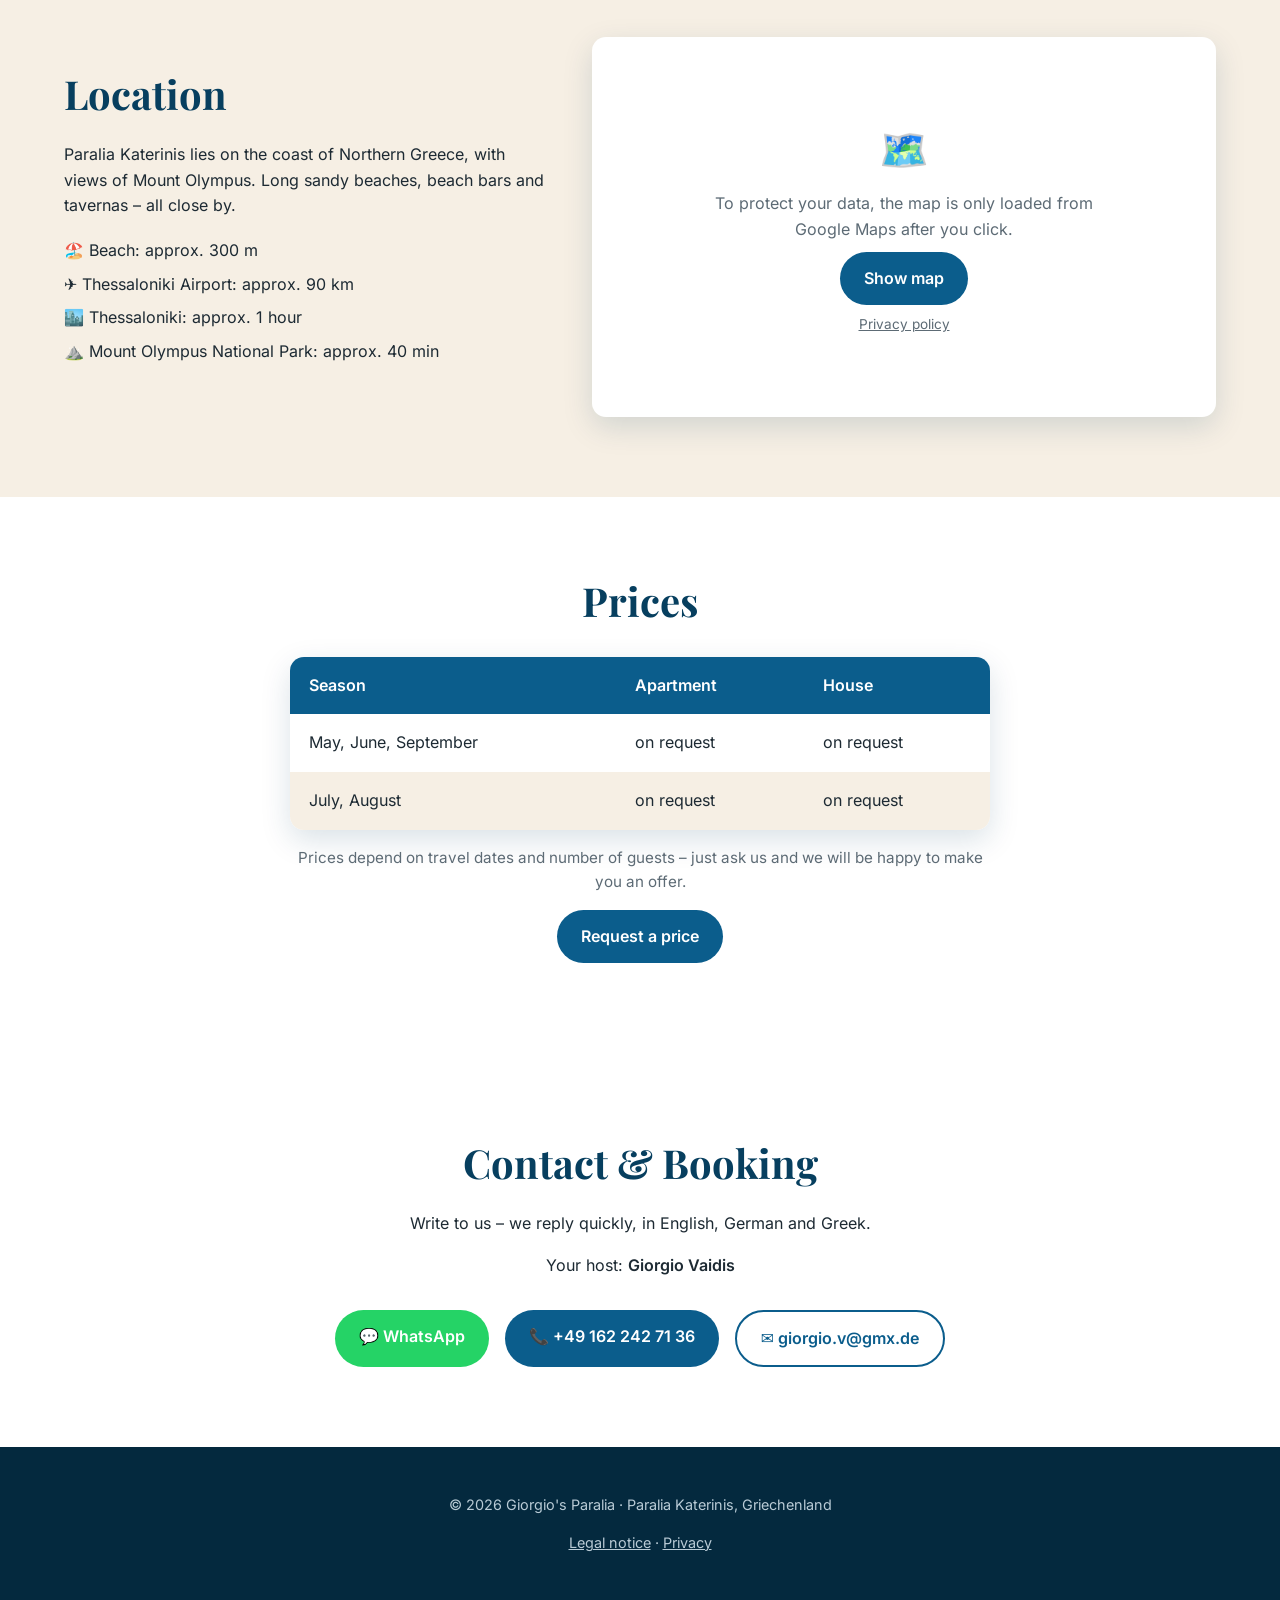
==== commit 75069900: "Schlafsofa der Wohnung auch im Beschreibungstext genannt Co-Authored-By: Claude Opus 5.5 <noreply@an" ====
--- a/index.html
+++ b/index.html
@@ -67,7 +67,7 @@
   <div class="stay-text">
     <p class="eyebrow" data-i18n="apt.eyebrow">Ferienwohnung</p>
     <h2 data-i18n="apt.title">Die Wohnung</h2>
-    <p data-i18n="apt.text">Moderne Ferienwohnung in einer Ferienanlage nahe dem Strand – mit eigener Terrasse, Pool, Sonnenliegen und Essplatz. Perfekt für entspannte Tage und laue Abende bei Sonnenuntergang.</p>
+    <p data-i18n="apt.text">Moderne Ferienwohnung in einer Ferienanlage nahe dem Strand – mit Schlafzimmer, zusätzlichem Schlafsofa im Wohnbereich und eigener Terrasse mit Pool, Sonnenliegen und Essplatz. Perfekt für entspannte Tage und laue Abende bei Sonnenuntergang.</p>
     <ul class="facts">
       <li>🏊 <span data-i18n="apt.f1">Terrasse mit Pool</span></li>
       <li>🛏️ <span data-i18n="apt.f2">1 Schlafzimmer + Schlafsofa</span></li>
